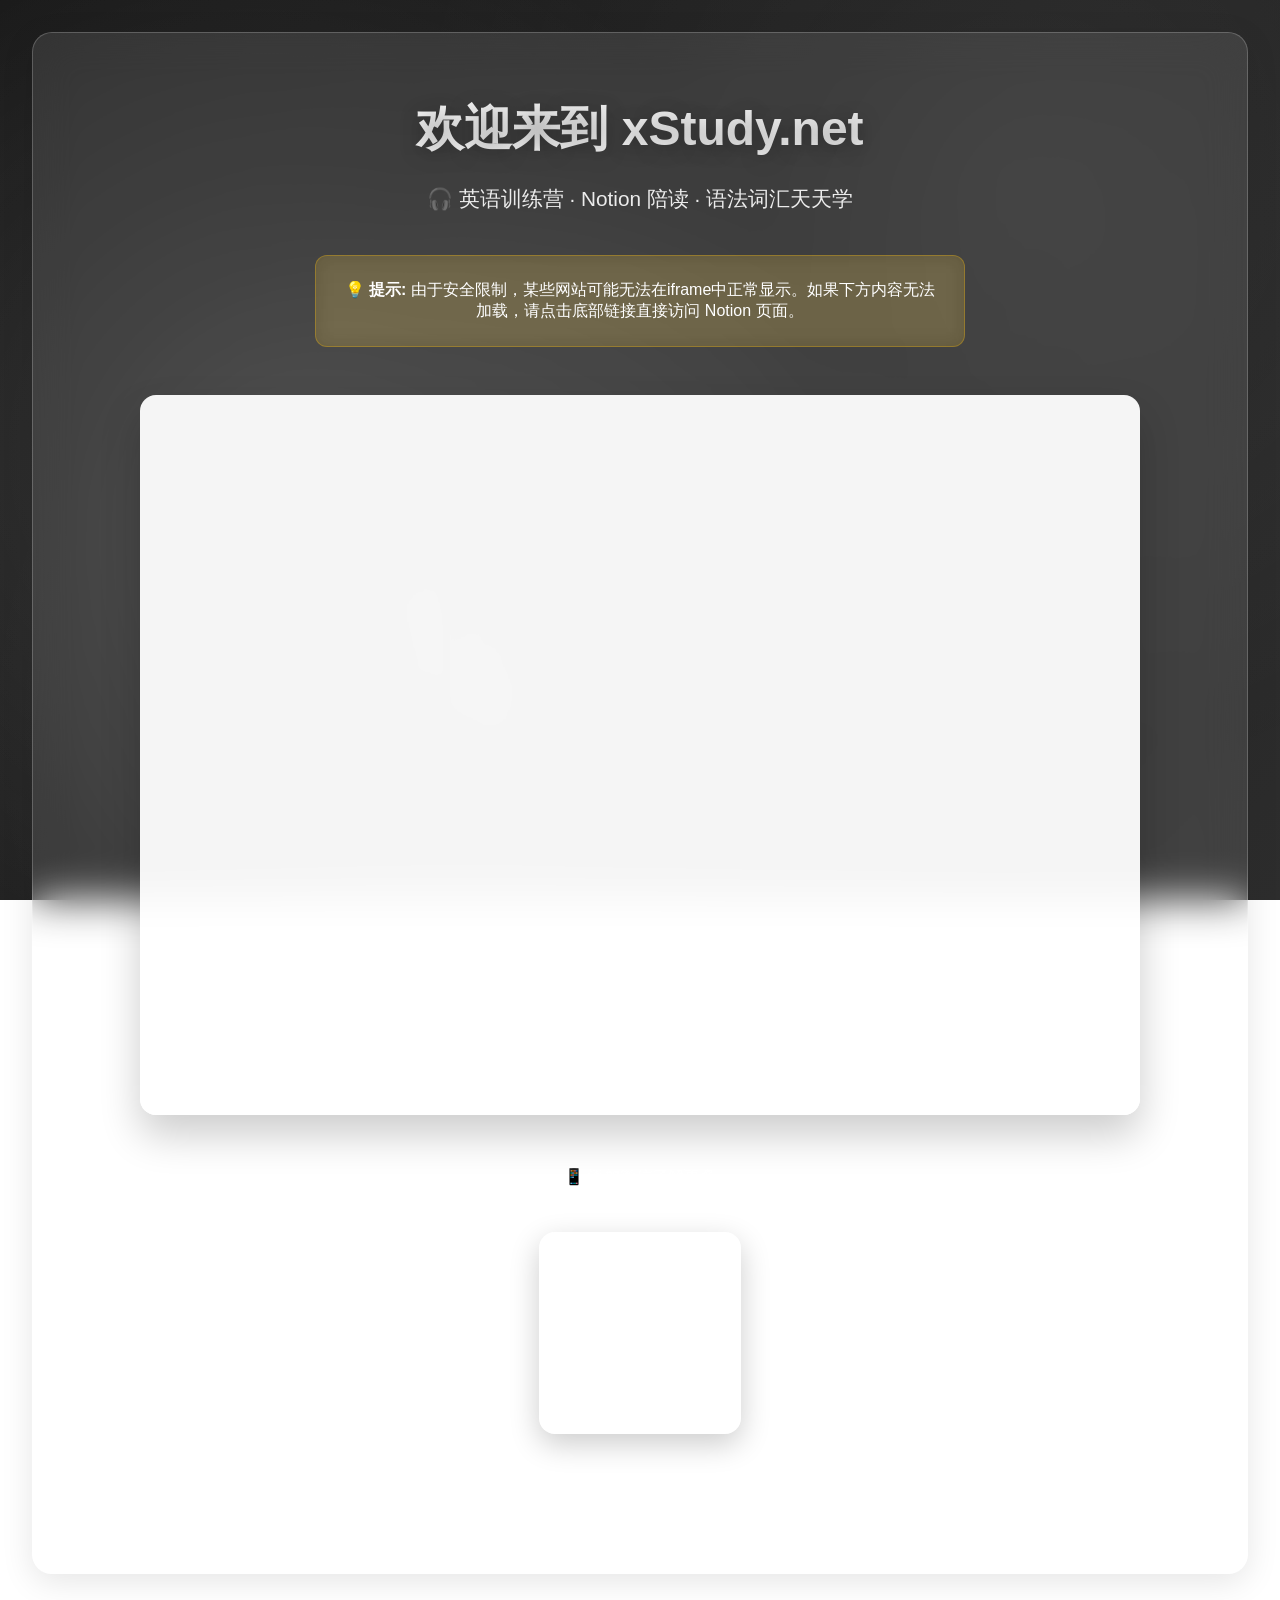
==== index.html @ b771ed80 "Add files via upload" ====
<!DOCTYPE html>
<html lang="zh-CN">
<head>
  <meta charset="UTF-8">
  <title>xStudy | 英语训练营</title>
  <meta name="viewport" content="width=device-width, initial-scale=1">
  <style>
    body {
      font-family: -apple-system, BlinkMacSystemFont, "Segoe UI", Roboto, sans-serif;
      background: linear-gradient(135deg, #1a1a1a 0%, #2d2d2d 100%);
      background-attachment: fixed;
      color: #fff;
      margin: 0;
      padding: 2em;
      text-align: center;
      min-height: 100vh;
      position: relative;
    }

    body::before {
      content: '';
      position: fixed;
      top: 0;
      left: 0;
      width: 100%;
      height: 100%;
      background: 
        radial-gradient(circle at 20% 50%, rgba(255, 255, 255, 0.1) 0%, transparent 50%),
        radial-gradient(circle at 80% 20%, rgba(255, 255, 255, 0.05) 0%, transparent 50%),
        radial-gradient(circle at 40% 80%, rgba(255, 255, 255, 0.08) 0%, transparent 50%);
      pointer-events: none;
      z-index: -1;
    }

    .container {
      background: rgba(255, 255, 255, 0.1);
      backdrop-filter: blur(20px);
      border-radius: 20px;
      padding: 2em;
      margin: 0 auto;
      max-width: 1200px;
      border: 1px solid rgba(255, 255, 255, 0.2);
      box-shadow: 0 8px 32px rgba(0, 0, 0, 0.1);
    }

    iframe {
      border: none;
      width: 100%;
      height: 80vh;
      max-width: 1000px;
      margin: 2em auto;
      border-radius: 16px;
      box-shadow: 0 20px 40px rgba(0, 0, 0, 0.2);
      background: rgba(255, 255, 255, 0.95);
    }

    img {
      margin-top: 2em;
      width: 200px;
      border-radius: 16px;
      box-shadow: 0 10px 30px rgba(0, 0, 0, 0.2);
    }

    a {
      color: #fff;
      text-decoration: none;
      background: rgba(255, 255, 255, 0.1);
      padding: 0.5em 1em;
      border-radius: 25px;
      transition: all 0.3s ease;
      border: 1px solid rgba(255, 255, 255, 0.2);
      display: inline-block;
      margin: 0.5em;
    }

    a:hover {
      background: rgba(255, 255, 255, 0.2);
      transform: translateY(-2px);
      box-shadow: 0 8px 25px rgba(0, 0, 0, 0.2);
    }

    h1 {
      color: #fff;
      margin-bottom: 0.5em;
      font-size: 3em;
      font-weight: 700;
      text-shadow: 0 4px 20px rgba(0, 0, 0, 0.3);
      background: linear-gradient(45deg, #fff, #e0e0e0);
      -webkit-background-clip: text;
      -webkit-text-fill-color: transparent;
      background-clip: text;
    }

    .subtitle {
      font-size: 1.3em;
      opacity: 0.9;
      margin-bottom: 2em;
      font-weight: 300;
    }

    .placeholder-image {
      width: 200px;
      height: 200px;
      background: rgba(255, 255, 255, 0.1);
      backdrop-filter: blur(10px);
      border-radius: 16px;
      display: inline-flex;
      align-items: center;
      justify-content: center;
      color: #fff;
      font-size: 14px;
      margin-top: 2em;
      box-shadow: 0 10px 30px rgba(0, 0, 0, 0.2);
      border: 1px solid rgba(255, 255, 255, 0.2);
      text-align: center;
    }

    .error-message {
      background: rgba(255, 193, 7, 0.15);
      color: #fff;
      padding: 1.5em;
      border-radius: 12px;
      margin: 1em auto;
      max-width: 600px;
      border: 1px solid rgba(255, 193, 7, 0.3);
      backdrop-filter: blur(10px);
    }

    .features {
      display: flex;
      justify-content: center;
      gap: 2em;
      margin: 2em 0;
      flex-wrap: wrap;
    }

    .feature {
      background: rgba(255, 255, 255, 0.1);
      padding: 1.5em;
      border-radius: 12px;
      backdrop-filter: blur(10px);
      border: 1px solid rgba(255, 255, 255, 0.2);
      flex: 1;
      min-width: 200px;
      max-width: 300px;
    }

    .footer {
      margin-top: 3em;
      opacity: 0.8;
      font-size: 0.9em;
    }

    @media (max-width: 768px) {
      h1 {
        font-size: 2em;
      }
      .container {
        padding: 1em;
        margin: 1em;
      }
      iframe {
        height: 60vh;
      }
    }
  </style>
</head>
<body>
  <div class="container">
    <h1>欢迎来到 xStudy.net</h1>
    <p class="subtitle">🎧 英语训练营 · Notion 陪读 · 语法词汇天天学</p>

    <div class="error-message">
      <strong>💡 提示:</strong> 由于安全限制，某些网站可能无法在iframe中正常显示。如果下方内容无法加载，请点击底部链接直接访问 Notion 页面。
    </div>

    <!-- 嵌入 Notion 页面 -->
    <iframe 
      src="https://xstudynet.notion.site" 
      allowfullscreen
      loading="lazy"
      title="xStudy Notion Page">
    </iframe>

    <p>📱 添加微信了解更多</p>
    <div class="placeholder-image">
      微信二维码<br>(weixin_qr.png)
    </div>

    <div class="footer">
      <p>© 2025 xStudy.net · <a href="https://xstudynet.notion.site" target="_blank">查看 Notion 原页</a></p>
    </div>
  </div>
</body>
</html>
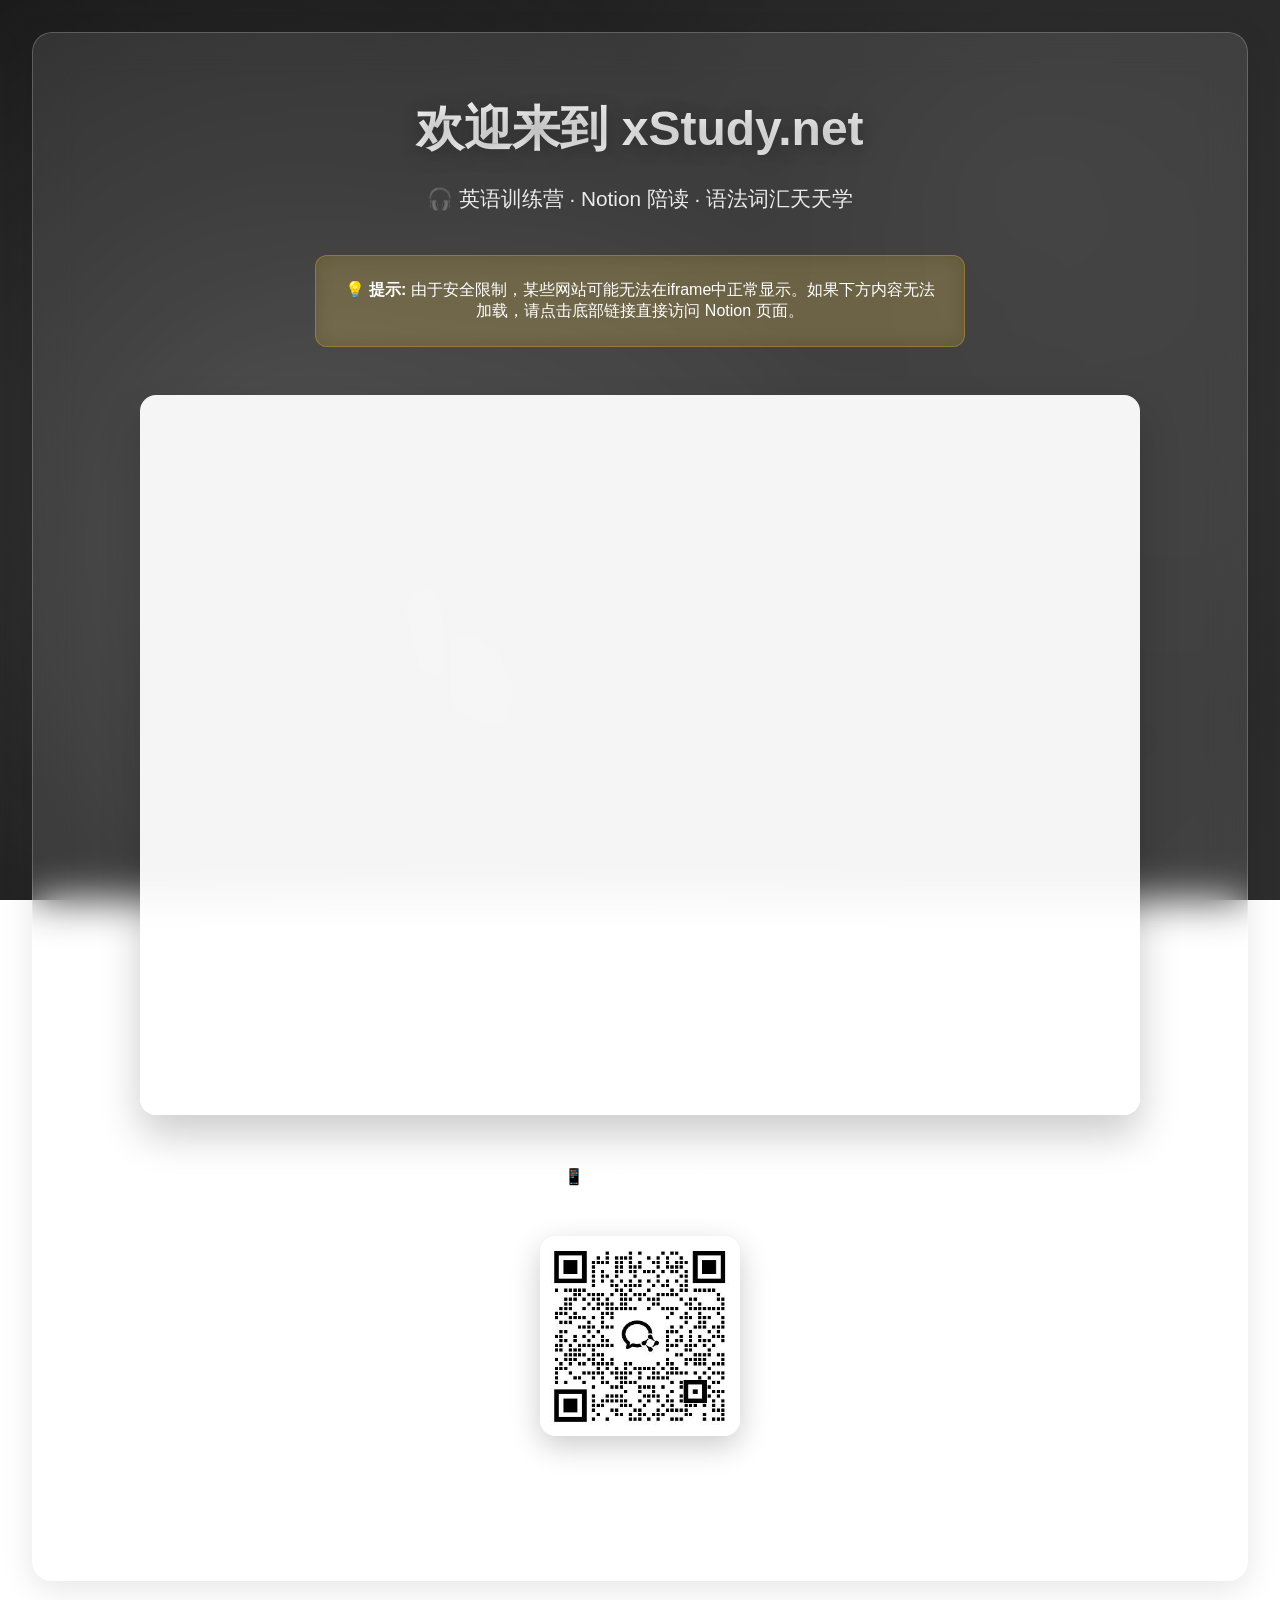
==== commit 00efae91: "Add files via upload" ====
--- a/index.html
+++ b/index.html
@@ -1,3 +1,4 @@
+
 <!DOCTYPE html>
 <html lang="zh-CN">
 <head>
@@ -16,7 +17,6 @@
       min-height: 100vh;
       position: relative;
     }
-
     body::before {
       content: '';
       position: fixed;
@@ -31,7 +31,6 @@
       pointer-events: none;
       z-index: -1;
     }
-
     .container {
       background: rgba(255, 255, 255, 0.1);
       backdrop-filter: blur(20px);
@@ -42,7 +41,6 @@
       border: 1px solid rgba(255, 255, 255, 0.2);
       box-shadow: 0 8px 32px rgba(0, 0, 0, 0.1);
     }
-
     iframe {
       border: none;
       width: 100%;
@@ -53,14 +51,12 @@
       box-shadow: 0 20px 40px rgba(0, 0, 0, 0.2);
       background: rgba(255, 255, 255, 0.95);
     }
-
     img {
       margin-top: 2em;
       width: 200px;
       border-radius: 16px;
       box-shadow: 0 10px 30px rgba(0, 0, 0, 0.2);
     }
-
     a {
       color: #fff;
       text-decoration: none;
@@ -72,13 +68,11 @@
       display: inline-block;
       margin: 0.5em;
     }
-
     a:hover {
       background: rgba(255, 255, 255, 0.2);
       transform: translateY(-2px);
       box-shadow: 0 8px 25px rgba(0, 0, 0, 0.2);
     }
-
     h1 {
       color: #fff;
       margin-bottom: 0.5em;
@@ -90,31 +84,12 @@
       -webkit-text-fill-color: transparent;
       background-clip: text;
     }
-
     .subtitle {
       font-size: 1.3em;
       opacity: 0.9;
       margin-bottom: 2em;
       font-weight: 300;
     }
-
-    .placeholder-image {
-      width: 200px;
-      height: 200px;
-      background: rgba(255, 255, 255, 0.1);
-      backdrop-filter: blur(10px);
-      border-radius: 16px;
-      display: inline-flex;
-      align-items: center;
-      justify-content: center;
-      color: #fff;
-      font-size: 14px;
-      margin-top: 2em;
-      box-shadow: 0 10px 30px rgba(0, 0, 0, 0.2);
-      border: 1px solid rgba(255, 255, 255, 0.2);
-      text-align: center;
-    }
-
     .error-message {
       background: rgba(255, 193, 7, 0.15);
       color: #fff;
@@ -125,43 +100,10 @@
       border: 1px solid rgba(255, 193, 7, 0.3);
       backdrop-filter: blur(10px);
     }
-
-    .features {
-      display: flex;
-      justify-content: center;
-      gap: 2em;
-      margin: 2em 0;
-      flex-wrap: wrap;
-    }
-
-    .feature {
-      background: rgba(255, 255, 255, 0.1);
-      padding: 1.5em;
-      border-radius: 12px;
-      backdrop-filter: blur(10px);
-      border: 1px solid rgba(255, 255, 255, 0.2);
-      flex: 1;
-      min-width: 200px;
-      max-width: 300px;
-    }
-
     .footer {
       margin-top: 3em;
       opacity: 0.8;
       font-size: 0.9em;
-    }
-
-    @media (max-width: 768px) {
-      h1 {
-        font-size: 2em;
-      }
-      .container {
-        padding: 1em;
-        margin: 1em;
-      }
-      iframe {
-        height: 60vh;
-      }
     }
   </style>
 </head>
@@ -169,27 +111,20 @@
   <div class="container">
     <h1>欢迎来到 xStudy.net</h1>
     <p class="subtitle">🎧 英语训练营 · Notion 陪读 · 语法词汇天天学</p>
-
     <div class="error-message">
       <strong>💡 提示:</strong> 由于安全限制，某些网站可能无法在iframe中正常显示。如果下方内容无法加载，请点击底部链接直接访问 Notion 页面。
     </div>
-
-    <!-- 嵌入 Notion 页面 -->
     <iframe 
       src="https://xstudynet.notion.site" 
       allowfullscreen
       loading="lazy"
       title="xStudy Notion Page">
     </iframe>
-
     <p>📱 添加微信了解更多</p>
-    <div class="placeholder-image">
-      微信二维码<br>(weixin_qr.png)
-    </div>
-
+    <img src="weixin_qr.jpg" alt="微信二维码">
     <div class="footer">
       <p>© 2025 xStudy.net · <a href="https://xstudynet.notion.site" target="_blank">查看 Notion 原页</a></p>
     </div>
   </div>
 </body>
-</html>+</html>
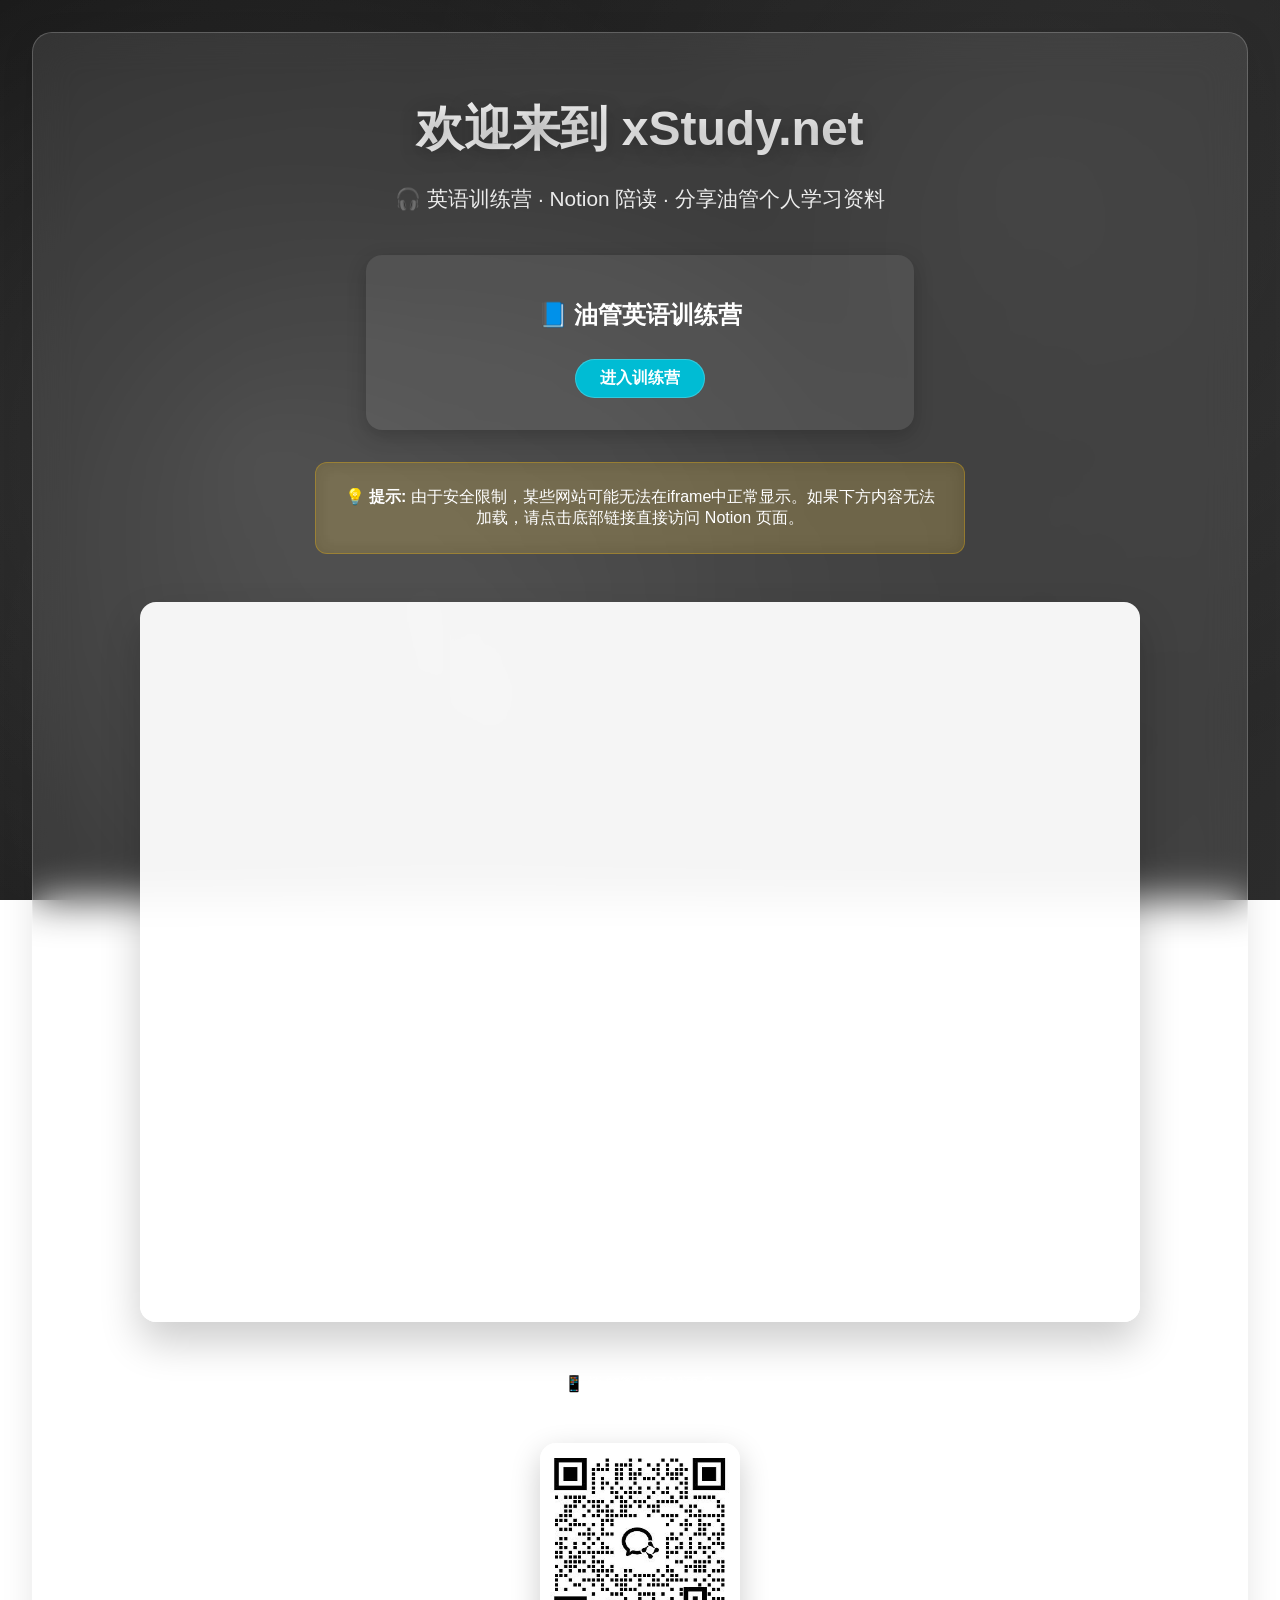
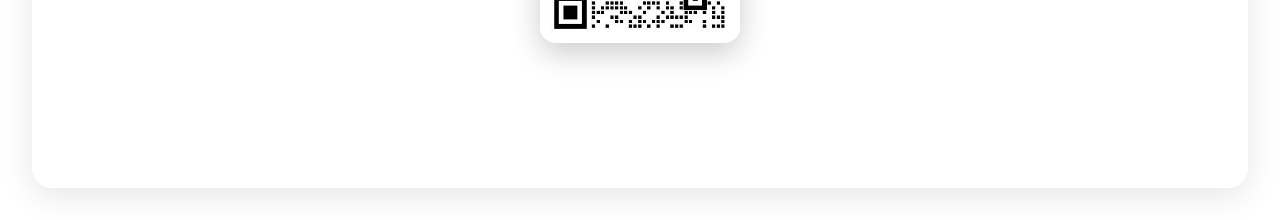
==== commit 89ae7e5d: "Add files via upload" ====
--- a/index.html
+++ b/index.html
@@ -3,7 +3,7 @@
 <html lang="zh-CN">
 <head>
   <meta charset="UTF-8">
-  <title>xStudy | 英语训练营</title>
+  <title>xStudy | 你的英语陪伴训练营</title>
   <meta name="viewport" content="width=device-width, initial-scale=1">
   <style>
     body {
@@ -40,6 +40,33 @@
       max-width: 1200px;
       border: 1px solid rgba(255, 255, 255, 0.2);
       box-shadow: 0 8px 32px rgba(0, 0, 0, 0.1);
+    }
+    .notion-card {
+      background: rgba(255, 255, 255, 0.08);
+      padding: 1.5em;
+      border-radius: 16px;
+      margin: 2em auto;
+      max-width: 500px;
+      box-shadow: 0 6px 20px rgba(0, 0, 0, 0.2);
+    }
+    .notion-card h2 {
+      font-size: 1.5em;
+      margin-bottom: 0.5em;
+      color: #fff;
+    }
+    .notion-card a {
+      display: inline-block;
+      margin-top: 1em;
+      padding: 0.5em 1.5em;
+      background: #00bcd4;
+      color: #fff;
+      text-decoration: none;
+      border-radius: 25px;
+      font-weight: bold;
+      transition: background 0.3s;
+    }
+    .notion-card a:hover {
+      background: #0097a7;
     }
     iframe {
       border: none;
@@ -110,18 +137,27 @@
 <body>
   <div class="container">
     <h1>欢迎来到 xStudy.net</h1>
-    <p class="subtitle">🎧 英语训练营 · Notion 陪读 · 语法词汇天天学</p>
+    <p class="subtitle">🎧 英语训练营 · Notion 陪读 · 分享油管个人学习资料</p>
+
+    <div class="notion-card">
+      <h2>📘 油管英语训练营</h2>
+      <a href="https://xstudynet.notion.site" target="_blank">进入训练营</a>
+    </div>
+
     <div class="error-message">
       <strong>💡 提示:</strong> 由于安全限制，某些网站可能无法在iframe中正常显示。如果下方内容无法加载，请点击底部链接直接访问 Notion 页面。
     </div>
+
     <iframe 
       src="https://xstudynet.notion.site" 
       allowfullscreen
       loading="lazy"
       title="xStudy Notion Page">
     </iframe>
+
     <p>📱 添加微信了解更多</p>
     <img src="weixin_qr.jpg" alt="微信二维码">
+
     <div class="footer">
       <p>© 2025 xStudy.net · <a href="https://xstudynet.notion.site" target="_blank">查看 Notion 原页</a></p>
     </div>
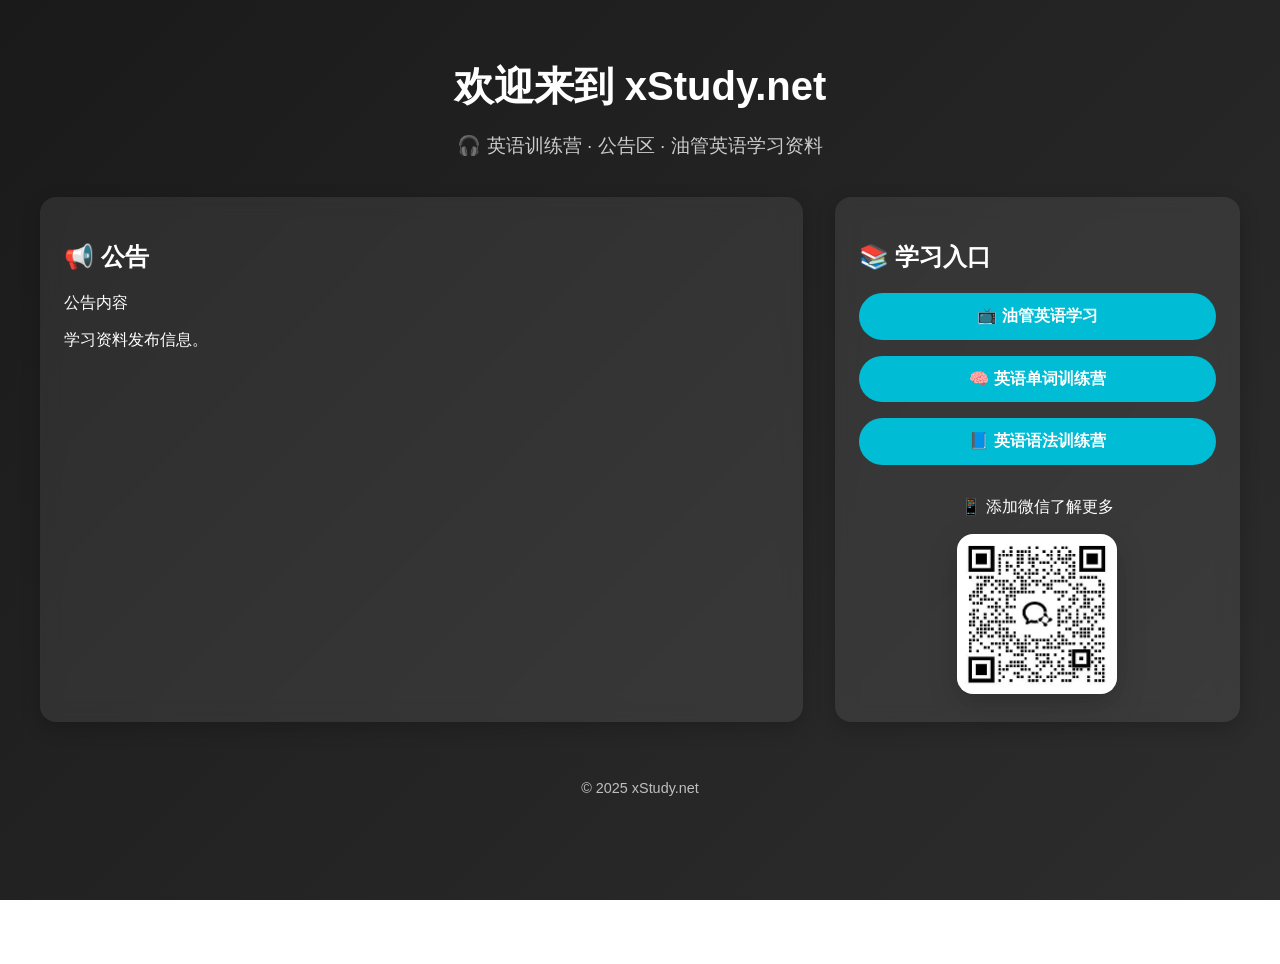
==== commit 4d10652a: "Add files via upload" ====
--- a/index.html
+++ b/index.html
@@ -13,51 +13,44 @@
       color: #fff;
       margin: 0;
       padding: 2em;
-      text-align: center;
       min-height: 100vh;
-      position: relative;
-    }
-    body::before {
-      content: '';
-      position: fixed;
-      top: 0;
-      left: 0;
-      width: 100%;
-      height: 100%;
-      background: 
-        radial-gradient(circle at 20% 50%, rgba(255, 255, 255, 0.1) 0%, transparent 50%),
-        radial-gradient(circle at 80% 20%, rgba(255, 255, 255, 0.05) 0%, transparent 50%),
-        radial-gradient(circle at 40% 80%, rgba(255, 255, 255, 0.08) 0%, transparent 50%);
-      pointer-events: none;
-      z-index: -1;
     }
     .container {
-      background: rgba(255, 255, 255, 0.1);
-      backdrop-filter: blur(20px);
-      border-radius: 20px;
-      padding: 2em;
+      display: flex;
+      flex-wrap: wrap;
+      gap: 2em;
+      max-width: 1200px;
       margin: 0 auto;
-      max-width: 1200px;
-      border: 1px solid rgba(255, 255, 255, 0.2);
-      box-shadow: 0 8px 32px rgba(0, 0, 0, 0.1);
     }
-    .notion-card {
+    .left, .right {
       background: rgba(255, 255, 255, 0.08);
+      border-radius: 16px;
       padding: 1.5em;
-      border-radius: 16px;
-      margin: 2em auto;
-      max-width: 500px;
+      flex: 1;
+      min-width: 280px;
       box-shadow: 0 6px 20px rgba(0, 0, 0, 0.2);
+      backdrop-filter: blur(10px);
     }
-    .notion-card h2 {
-      font-size: 1.5em;
-      margin-bottom: 0.5em;
+    .left {
+      flex: 2;
+    }
+    h1 {
+      text-align: center;
+      font-size: 2.5em;
+      margin-bottom: 0.2em;
       color: #fff;
     }
-    .notion-card a {
-      display: inline-block;
-      margin-top: 1em;
-      padding: 0.5em 1.5em;
+    .subtitle {
+      text-align: center;
+      margin-bottom: 2em;
+      font-size: 1.2em;
+      color: #ccc;
+    }
+    .notion-button {
+      display: block;
+      text-align: center;
+      margin: 1em 0;
+      padding: 0.8em 1.5em;
       background: #00bcd4;
       color: #fff;
       text-decoration: none;
@@ -65,102 +58,53 @@
       font-weight: bold;
       transition: background 0.3s;
     }
-    .notion-card a:hover {
+    .notion-button:hover {
       background: #0097a7;
     }
-    iframe {
-      border: none;
-      width: 100%;
-      height: 80vh;
-      max-width: 1000px;
-      margin: 2em auto;
-      border-radius: 16px;
-      box-shadow: 0 20px 40px rgba(0, 0, 0, 0.2);
-      background: rgba(255, 255, 255, 0.95);
+    .wechat {
+      display: block;
+      text-align: center;
+      margin-top: 2em;
     }
-    img {
-      margin-top: 2em;
-      width: 200px;
+    .wechat img {
+      width: 160px;
       border-radius: 16px;
       box-shadow: 0 10px 30px rgba(0, 0, 0, 0.2);
     }
-    a {
-      color: #fff;
-      text-decoration: none;
-      background: rgba(255, 255, 255, 0.1);
-      padding: 0.5em 1em;
-      border-radius: 25px;
-      transition: all 0.3s ease;
-      border: 1px solid rgba(255, 255, 255, 0.2);
-      display: inline-block;
-      margin: 0.5em;
-    }
-    a:hover {
-      background: rgba(255, 255, 255, 0.2);
-      transform: translateY(-2px);
-      box-shadow: 0 8px 25px rgba(0, 0, 0, 0.2);
-    }
-    h1 {
-      color: #fff;
-      margin-bottom: 0.5em;
-      font-size: 3em;
-      font-weight: 700;
-      text-shadow: 0 4px 20px rgba(0, 0, 0, 0.3);
-      background: linear-gradient(45deg, #fff, #e0e0e0);
-      -webkit-background-clip: text;
-      -webkit-text-fill-color: transparent;
-      background-clip: text;
-    }
-    .subtitle {
-      font-size: 1.3em;
-      opacity: 0.9;
-      margin-bottom: 2em;
-      font-weight: 300;
-    }
-    .error-message {
-      background: rgba(255, 193, 7, 0.15);
-      color: #fff;
-      padding: 1.5em;
-      border-radius: 12px;
-      margin: 1em auto;
-      max-width: 600px;
-      border: 1px solid rgba(255, 193, 7, 0.3);
-      backdrop-filter: blur(10px);
-    }
     .footer {
-      margin-top: 3em;
-      opacity: 0.8;
+      margin-top: 4em;
+      text-align: center;
       font-size: 0.9em;
+      opacity: 0.7;
     }
   </style>
 </head>
 <body>
+  <h1>欢迎来到 xStudy.net</h1>
+  <p class="subtitle">🎧 英语训练营 · 公告区 · 油管英语学习资料</p>
+
   <div class="container">
-    <h1>欢迎来到 xStudy.net</h1>
-    <p class="subtitle">🎧 英语训练营 · Notion 陪读 · 分享油管个人学习资料</p>
-
-    <div class="notion-card">
-      <h2>📘 油管英语训练营</h2>
-      <a href="https://xstudynet.notion.site" target="_blank">进入训练营</a>
+    <div class="left">
+      <h2>📢 公告</h2>
+      <p>公告内容</p>
+      <p>学习资料发布信息。</p>
     </div>
 
-    <div class="error-message">
-      <strong>💡 提示:</strong> 由于安全限制，某些网站可能无法在iframe中正常显示。如果下方内容无法加载，请点击底部链接直接访问 Notion 页面。
+    <div class="right">
+      <h2>📚 学习入口</h2>
+      <a class="notion-button" href="https://xstudyyoutube.notion.site" target="_blank">📺 油管英语学习</a>
+      <a class="notion-button" href="https://lexipod.notion.site" target="_blank">🧠 英语单词训练营</a>
+      <a class="notion-button" href="https://gramtalk.notion.site" target="_blank">📘 英语语法训练营</a>
+
+      <div class="wechat">
+        <p>📱 添加微信了解更多</p>
+        <img src="weixin_qr.jpg" alt="微信二维码">
+      </div>
     </div>
+  </div>
 
-    <iframe 
-      src="https://xstudynet.notion.site" 
-      allowfullscreen
-      loading="lazy"
-      title="xStudy Notion Page">
-    </iframe>
-
-    <p>📱 添加微信了解更多</p>
-    <img src="weixin_qr.jpg" alt="微信二维码">
-
-    <div class="footer">
-      <p>© 2025 xStudy.net · <a href="https://xstudynet.notion.site" target="_blank">查看 Notion 原页</a></p>
-    </div>
+  <div class="footer">
+    © 2025 xStudy.net
   </div>
 </body>
 </html>
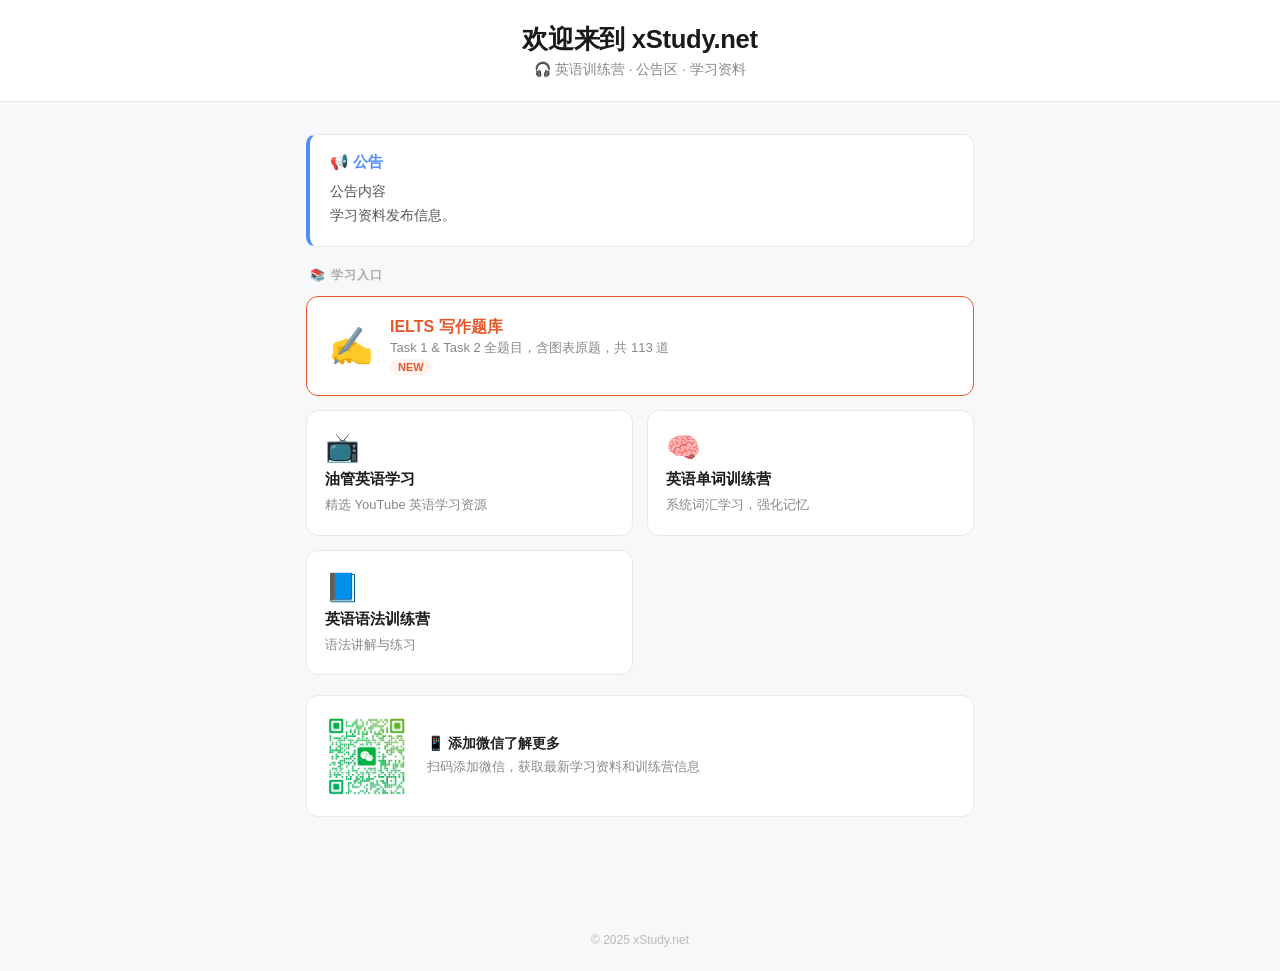
==== commit 0e9b64b5: "Add files via upload" ====
--- a/index.html
+++ b/index.html
@@ -1,110 +1,242 @@
-
 <!DOCTYPE html>
-<html lang="zh-CN">
+<html lang="zh">
 <head>
-  <meta charset="UTF-8">
-  <title>xStudy | 你的英语陪伴训练营</title>
-  <meta name="viewport" content="width=device-width, initial-scale=1">
-  <style>
-    body {
-      font-family: -apple-system, BlinkMacSystemFont, "Segoe UI", Roboto, sans-serif;
-      background: linear-gradient(135deg, #1a1a1a 0%, #2d2d2d 100%);
-      background-attachment: fixed;
-      color: #fff;
-      margin: 0;
-      padding: 2em;
-      min-height: 100vh;
-    }
-    .container {
-      display: flex;
-      flex-wrap: wrap;
-      gap: 2em;
-      max-width: 1200px;
-      margin: 0 auto;
-    }
-    .left, .right {
-      background: rgba(255, 255, 255, 0.08);
-      border-radius: 16px;
-      padding: 1.5em;
-      flex: 1;
-      min-width: 280px;
-      box-shadow: 0 6px 20px rgba(0, 0, 0, 0.2);
-      backdrop-filter: blur(10px);
-    }
-    .left {
-      flex: 2;
-    }
-    h1 {
-      text-align: center;
-      font-size: 2.5em;
-      margin-bottom: 0.2em;
-      color: #fff;
-    }
-    .subtitle {
-      text-align: center;
-      margin-bottom: 2em;
-      font-size: 1.2em;
-      color: #ccc;
-    }
-    .notion-button {
-      display: block;
-      text-align: center;
-      margin: 1em 0;
-      padding: 0.8em 1.5em;
-      background: #00bcd4;
-      color: #fff;
-      text-decoration: none;
-      border-radius: 25px;
-      font-weight: bold;
-      transition: background 0.3s;
-    }
-    .notion-button:hover {
-      background: #0097a7;
-    }
-    .wechat {
-      display: block;
-      text-align: center;
-      margin-top: 2em;
-    }
-    .wechat img {
-      width: 160px;
-      border-radius: 16px;
-      box-shadow: 0 10px 30px rgba(0, 0, 0, 0.2);
-    }
-    .footer {
-      margin-top: 4em;
-      text-align: center;
-      font-size: 0.9em;
-      opacity: 0.7;
-    }
-  </style>
+<meta charset="UTF-8">
+<meta name="viewport" content="width=device-width, initial-scale=1">
+<title>xStudy | 你的英语陪伴训练营</title>
+<style>
+  *, *::before, *::after { box-sizing: border-box; margin: 0; padding: 0; }
+
+  body {
+    font-family: -apple-system, BlinkMacSystemFont, "Segoe UI", "PingFang SC", "Microsoft YaHei", sans-serif;
+    background: #f7f8fa;
+    color: #222;
+    min-height: 100vh;
+  }
+
+  header {
+    background: #fff;
+    border-bottom: 1px solid #e8e8e8;
+    padding: 22px 24px;
+    text-align: center;
+  }
+  header h1 {
+    font-size: 1.6rem;
+    font-weight: 700;
+    color: #1a1a1a;
+    letter-spacing: -.3px;
+  }
+  header p {
+    font-size: 14px;
+    color: #888;
+    margin-top: 4px;
+  }
+
+  main {
+    max-width: 700px;
+    margin: 32px auto;
+    padding: 0 16px 60px;
+    display: flex;
+    flex-direction: column;
+    gap: 20px;
+  }
+
+  .section-title {
+    font-size: 12px;
+    font-weight: 700;
+    text-transform: uppercase;
+    letter-spacing: .1em;
+    color: #aaa;
+    padding: 0 4px;
+    margin-bottom: -8px;
+  }
+
+  /* 公告卡片 */
+  .notice-card {
+    background: #fff;
+    border: 1px solid #e8e8e8;
+    border-left: 4px solid #4f8ef7;
+    border-radius: 10px;
+    padding: 18px 20px;
+  }
+  .notice-card h2 {
+    font-size: 15px;
+    font-weight: 700;
+    color: #4f8ef7;
+    margin-bottom: 8px;
+    display: flex;
+    align-items: center;
+    gap: 6px;
+  }
+  .notice-card p {
+    font-size: 14px;
+    color: #555;
+    line-height: 1.7;
+  }
+
+  /* 入口卡片网格 */
+  .card-grid {
+    display: grid;
+    grid-template-columns: 1fr 1fr;
+    gap: 14px;
+  }
+  @media (max-width: 500px) {
+    .card-grid { grid-template-columns: 1fr; }
+  }
+
+  .card {
+    background: #fff;
+    border: 1px solid #e8e8e8;
+    border-radius: 12px;
+    padding: 20px 18px;
+    text-decoration: none;
+    color: inherit;
+    display: flex;
+    flex-direction: column;
+    gap: 6px;
+    transition: box-shadow .15s, transform .15s;
+  }
+  .card:hover {
+    box-shadow: 0 4px 16px rgba(0,0,0,.09);
+    transform: translateY(-2px);
+    text-decoration: none;
+  }
+  .card .icon { font-size: 28px; }
+  .card .card-title {
+    font-size: 15px;
+    font-weight: 700;
+    color: #1a1a1a;
+  }
+  .card .card-desc {
+    font-size: 13px;
+    color: #888;
+    line-height: 1.5;
+  }
+
+  /* 特色卡片（IELTS）*/
+  .card.featured {
+    border-color: #e8572a;
+    border-width: 1.5px;
+    grid-column: span 2;
+    flex-direction: row;
+    align-items: center;
+    gap: 16px;
+    padding: 20px 22px;
+  }
+  @media (max-width: 500px) {
+    .card.featured { grid-column: span 1; flex-direction: column; align-items: flex-start; }
+  }
+  .card.featured .icon { font-size: 36px; flex-shrink: 0; }
+  .card.featured .card-title { font-size: 16px; color: #e8572a; }
+  .card.featured .badge {
+    display: inline-block;
+    background: #fff3ef;
+    color: #e8572a;
+    font-size: 11px;
+    font-weight: 700;
+    padding: 2px 8px;
+    border-radius: 20px;
+    margin-top: 2px;
+    width: fit-content;
+  }
+
+  /* 微信区 */
+  .wechat-card {
+    background: #fff;
+    border: 1px solid #e8e8e8;
+    border-radius: 12px;
+    padding: 20px;
+    display: flex;
+    align-items: center;
+    gap: 20px;
+  }
+  .wechat-card img {
+    width: 80px;
+    height: 80px;
+    border-radius: 8px;
+    flex-shrink: 0;
+  }
+  .wechat-card .wechat-text h3 {
+    font-size: 14px;
+    font-weight: 700;
+    margin-bottom: 4px;
+  }
+  .wechat-card .wechat-text p {
+    font-size: 13px;
+    color: #888;
+    line-height: 1.5;
+  }
+
+  footer {
+    text-align: center;
+    font-size: 12px;
+    color: #bbb;
+    padding: 24px;
+  }
+</style>
 </head>
 <body>
+
+<header>
   <h1>欢迎来到 xStudy.net</h1>
-  <p class="subtitle">🎧 英语训练营 · 公告区 · 油管英语学习资料</p>
-
-  <div class="container">
-    <div class="left">
-      <h2>📢 公告</h2>
-      <p>公告内容</p>
-      <p>学习资料发布信息。</p>
-    </div>
-
-    <div class="right">
-      <h2>📚 学习入口</h2>
-      <a class="notion-button" href="https://xstudyyoutube.notion.site" target="_blank">📺 油管英语学习</a>
-      <a class="notion-button" href="https://lexipod.notion.site" target="_blank">🧠 英语单词训练营</a>
-      <a class="notion-button" href="https://gramtalk.notion.site" target="_blank">📘 英语语法训练营</a>
-
-      <div class="wechat">
-        <p>📱 添加微信了解更多</p>
-        <img src="weixin_qr.jpg" alt="微信二维码">
+  <p>🎧 英语训练营 · 公告区 · 学习资料</p>
+</header>
+
+<main>
+
+  <!-- 公告 -->
+  <div class="notice-card">
+    <h2>📢 公告</h2>
+    <p>公告内容<br>学习资料发布信息。</p>
+  </div>
+
+  <!-- 学习入口 -->
+  <p class="section-title">📚 学习入口</p>
+
+  <div class="card-grid">
+
+    <!-- IELTS 写作题库（新增） -->
+    <a class="card featured" href="ielts-writing-questions.html">
+      <div class="icon">✍️</div>
+      <div>
+        <div class="card-title">IELTS 写作题库</div>
+        <div class="card-desc">Task 1 & Task 2 全题目，含图表原题，共 113 道</div>
+        <span class="badge">NEW</span>
       </div>
+    </a>
+
+    <a class="card" href="https://xstudyyoutube.notion.site" target="_blank">
+      <div class="icon">📺</div>
+      <div class="card-title">油管英语学习</div>
+      <div class="card-desc">精选 YouTube 英语学习资源</div>
+    </a>
+
+    <a class="card" href="https://lexipod.notion.site" target="_blank">
+      <div class="icon">🧠</div>
+      <div class="card-title">英语单词训练营</div>
+      <div class="card-desc">系统词汇学习，强化记忆</div>
+    </a>
+
+    <a class="card" href="https://gramtalk.notion.site" target="_blank">
+      <div class="icon">📘</div>
+      <div class="card-title">英语语法训练营</div>
+      <div class="card-desc">语法讲解与练习</div>
+    </a>
+
+  </div>
+
+  <!-- 微信 -->
+  <div class="wechat-card">
+    <img src="weixin_qr.jpg" alt="微信二维码">
+    <div class="wechat-text">
+      <h3>📱 添加微信了解更多</h3>
+      <p>扫码添加微信，获取最新学习资料和训练营信息</p>
     </div>
   </div>
 
-  <div class="footer">
-    © 2025 xStudy.net
-  </div>
+</main>
+
+<footer>© 2025 xStudy.net</footer>
+
 </body>
 </html>
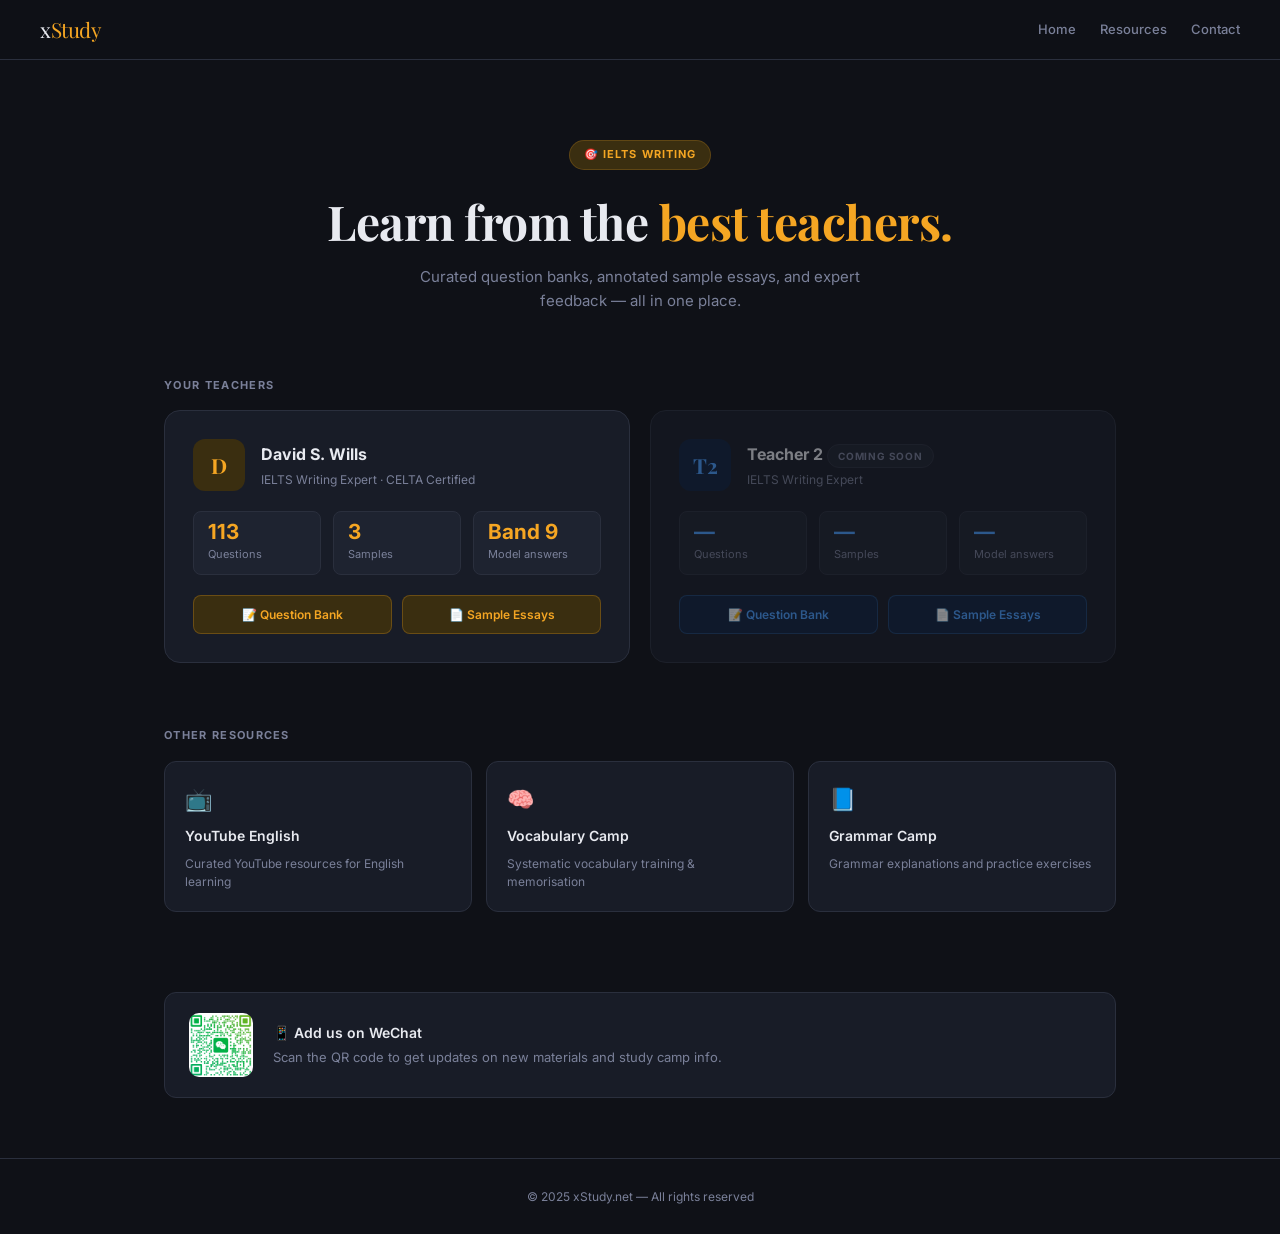
==== commit e0bbac68: "Add files via upload" ====
--- a/index.html
+++ b/index.html
@@ -1,242 +1,296 @@
 <!DOCTYPE html>
-<html lang="zh">
+<html lang="en">
 <head>
 <meta charset="UTF-8">
 <meta name="viewport" content="width=device-width, initial-scale=1">
-<title>xStudy | 你的英语陪伴训练营</title>
+<title>xStudy — IELTS Learning Platform</title>
+<link href="https://fonts.googleapis.com/css2?family=Inter:wght@300;400;500;600;700&family=Playfair+Display:wght@700&display=swap" rel="stylesheet">
 <style>
-  *, *::before, *::after { box-sizing: border-box; margin: 0; padding: 0; }
-
-  body {
-    font-family: -apple-system, BlinkMacSystemFont, "Segoe UI", "PingFang SC", "Microsoft YaHei", sans-serif;
-    background: #f7f8fa;
-    color: #222;
-    min-height: 100vh;
-  }
-
-  header {
-    background: #fff;
-    border-bottom: 1px solid #e8e8e8;
-    padding: 22px 24px;
-    text-align: center;
-  }
-  header h1 {
-    font-size: 1.6rem;
-    font-weight: 700;
-    color: #1a1a1a;
-    letter-spacing: -.3px;
-  }
-  header p {
-    font-size: 14px;
-    color: #888;
-    margin-top: 4px;
-  }
-
-  main {
-    max-width: 700px;
-    margin: 32px auto;
-    padding: 0 16px 60px;
-    display: flex;
-    flex-direction: column;
-    gap: 20px;
-  }
-
-  .section-title {
-    font-size: 12px;
-    font-weight: 700;
-    text-transform: uppercase;
-    letter-spacing: .1em;
-    color: #aaa;
-    padding: 0 4px;
-    margin-bottom: -8px;
-  }
-
-  /* 公告卡片 */
-  .notice-card {
-    background: #fff;
-    border: 1px solid #e8e8e8;
-    border-left: 4px solid #4f8ef7;
-    border-radius: 10px;
-    padding: 18px 20px;
-  }
-  .notice-card h2 {
-    font-size: 15px;
-    font-weight: 700;
-    color: #4f8ef7;
-    margin-bottom: 8px;
-    display: flex;
-    align-items: center;
-    gap: 6px;
-  }
-  .notice-card p {
-    font-size: 14px;
-    color: #555;
-    line-height: 1.7;
-  }
-
-  /* 入口卡片网格 */
-  .card-grid {
-    display: grid;
-    grid-template-columns: 1fr 1fr;
-    gap: 14px;
-  }
-  @media (max-width: 500px) {
-    .card-grid { grid-template-columns: 1fr; }
-  }
-
-  .card {
-    background: #fff;
-    border: 1px solid #e8e8e8;
-    border-radius: 12px;
-    padding: 20px 18px;
-    text-decoration: none;
-    color: inherit;
-    display: flex;
-    flex-direction: column;
-    gap: 6px;
-    transition: box-shadow .15s, transform .15s;
-  }
-  .card:hover {
-    box-shadow: 0 4px 16px rgba(0,0,0,.09);
-    transform: translateY(-2px);
-    text-decoration: none;
-  }
-  .card .icon { font-size: 28px; }
-  .card .card-title {
-    font-size: 15px;
-    font-weight: 700;
-    color: #1a1a1a;
-  }
-  .card .card-desc {
-    font-size: 13px;
-    color: #888;
-    line-height: 1.5;
-  }
-
-  /* 特色卡片（IELTS）*/
-  .card.featured {
-    border-color: #e8572a;
-    border-width: 1.5px;
-    grid-column: span 2;
-    flex-direction: row;
-    align-items: center;
-    gap: 16px;
-    padding: 20px 22px;
-  }
-  @media (max-width: 500px) {
-    .card.featured { grid-column: span 1; flex-direction: column; align-items: flex-start; }
-  }
-  .card.featured .icon { font-size: 36px; flex-shrink: 0; }
-  .card.featured .card-title { font-size: 16px; color: #e8572a; }
-  .card.featured .badge {
-    display: inline-block;
-    background: #fff3ef;
-    color: #e8572a;
-    font-size: 11px;
-    font-weight: 700;
-    padding: 2px 8px;
-    border-radius: 20px;
-    margin-top: 2px;
-    width: fit-content;
-  }
-
-  /* 微信区 */
-  .wechat-card {
-    background: #fff;
-    border: 1px solid #e8e8e8;
-    border-radius: 12px;
-    padding: 20px;
-    display: flex;
-    align-items: center;
-    gap: 20px;
-  }
-  .wechat-card img {
-    width: 80px;
-    height: 80px;
-    border-radius: 8px;
-    flex-shrink: 0;
-  }
-  .wechat-card .wechat-text h3 {
-    font-size: 14px;
-    font-weight: 700;
-    margin-bottom: 4px;
-  }
-  .wechat-card .wechat-text p {
-    font-size: 13px;
-    color: #888;
-    line-height: 1.5;
-  }
-
-  footer {
-    text-align: center;
-    font-size: 12px;
-    color: #bbb;
-    padding: 24px;
-  }
+*,*::before,*::after{box-sizing:border-box;margin:0;padding:0}
+:root{
+  --bg:#0f1117;
+  --surface:#181c27;
+  --surface2:#1e2330;
+  --border:#2a2f3d;
+  --text:#e8eaf0;
+  --muted:#7a8099;
+  --amber:#f5a623;
+  --amber-dim:#3a2e10;
+  --blue:#4a9eff;
+  --blue-dim:#0f2240;
+  --green:#3dba7e;
+  --green-dim:#0d2e1e;
+  --red:#ff6b6b;
+}
+body{font-family:'Inter',sans-serif;background:var(--bg);color:var(--text);min-height:100vh;line-height:1.6}
+
+/* NAV */
+nav{
+  display:flex;align-items:center;justify-content:space-between;
+  padding:0 40px;height:60px;
+  border-bottom:1px solid var(--border);
+  background:rgba(15,17,23,.92);
+  backdrop-filter:blur(12px);
+  position:sticky;top:0;z-index:100;
+}
+.nav-logo{font-family:'Playfair Display',serif;font-size:1.3rem;color:var(--text);letter-spacing:-.5px}
+.nav-logo span{color:var(--amber)}
+.nav-links{display:flex;gap:24px}
+.nav-links a{color:var(--muted);font-size:13px;font-weight:500;text-decoration:none;transition:color .15s}
+.nav-links a:hover{color:var(--text)}
+
+/* HERO */
+.hero{
+  max-width:760px;margin:80px auto 64px;padding:0 24px;text-align:center;
+}
+.hero-badge{
+  display:inline-flex;align-items:center;gap:6px;
+  background:var(--amber-dim);color:var(--amber);
+  font-size:11px;font-weight:700;letter-spacing:.1em;text-transform:uppercase;
+  padding:5px 14px;border-radius:20px;margin-bottom:24px;
+  border:1px solid rgba(245,166,35,.2);
+}
+.hero h1{
+  font-family:'Playfair Display',serif;
+  font-size:clamp(2rem,5vw,3rem);
+  line-height:1.15;letter-spacing:-.5px;
+  margin-bottom:16px;
+}
+.hero h1 span{color:var(--amber)}
+.hero p{color:var(--muted);font-size:15px;max-width:480px;margin:0 auto 40px}
+
+/* SECTION LABEL */
+.section-label{
+  max-width:1000px;margin:0 auto 16px;padding:0 24px;
+  font-size:11px;font-weight:700;letter-spacing:.12em;text-transform:uppercase;
+  color:var(--muted);
+}
+
+/* TEACHER CARDS */
+.teachers{
+  max-width:1000px;margin:0 auto 64px;padding:0 24px;
+  display:grid;grid-template-columns:1fr 1fr;gap:20px;
+}
+@media(max-width:640px){.teachers{grid-template-columns:1fr}}
+
+.teacher-card{
+  background:var(--surface);border:1px solid var(--border);
+  border-radius:16px;padding:28px;
+  text-decoration:none;color:inherit;
+  display:flex;flex-direction:column;gap:20px;
+  transition:border-color .2s,transform .2s,box-shadow .2s;
+  position:relative;overflow:hidden;
+}
+.teacher-card::before{
+  content:'';position:absolute;top:0;left:0;right:0;height:2px;
+  background:linear-gradient(90deg,var(--c1),var(--c2));
+  opacity:0;transition:opacity .2s;
+}
+.teacher-card:hover{
+  border-color:rgba(255,255,255,.12);
+  transform:translateY(-3px);
+  box-shadow:0 12px 40px rgba(0,0,0,.4);
+}
+.teacher-card:hover::before{opacity:1}
+.teacher-card.amber{--c1:#f5a623;--c2:#f7c96e}
+.teacher-card.blue{--c1:#4a9eff;--c2:#7bb8ff}
+
+.teacher-card.coming-soon{opacity:.5;cursor:default;pointer-events:none}
+
+.tc-header{display:flex;align-items:center;gap:16px}
+.tc-avatar{
+  width:52px;height:52px;border-radius:12px;
+  display:flex;align-items:center;justify-content:center;
+  font-family:'Playfair Display',serif;font-size:1.3rem;font-weight:700;flex-shrink:0;
+}
+.tc-avatar.amber{background:var(--amber-dim);color:var(--amber)}
+.tc-avatar.blue{background:var(--blue-dim);color:var(--blue)}
+.tc-name{font-size:1rem;font-weight:700;margin-bottom:2px}
+.tc-role{font-size:12px;color:var(--muted)}
+
+.tc-stats{display:flex;gap:12px}
+.tc-stat{
+  background:var(--surface2);border:1px solid var(--border);
+  border-radius:8px;padding:10px 14px;flex:1;
+}
+.tc-stat-num{font-size:1.3rem;font-weight:700;line-height:1}
+.tc-stat-num.amber{color:var(--amber)}
+.tc-stat-num.blue{color:var(--blue)}
+.tc-stat-label{font-size:11px;color:var(--muted);margin-top:3px}
+
+.tc-links{display:flex;gap:10px}
+.tc-link{
+  flex:1;padding:9px;border-radius:8px;text-align:center;
+  font-size:12px;font-weight:600;text-decoration:none;
+  border:1px solid var(--border);color:var(--muted);
+  transition:all .15s;
+}
+.tc-link:hover{color:var(--text);border-color:rgba(255,255,255,.2);background:var(--surface2)}
+.tc-link.primary{
+  background:var(--amber-dim);color:var(--amber);
+  border-color:rgba(245,166,35,.25);
+}
+.tc-link.primary:hover{background:rgba(245,166,35,.25)}
+.tc-link.primary.blue-l{
+  background:var(--blue-dim);color:var(--blue);
+  border-color:rgba(74,158,255,.25);
+}
+.tc-link.primary.blue-l:hover{background:rgba(74,158,255,.2)}
+
+.coming-tag{
+  display:inline-block;background:var(--surface2);
+  color:var(--muted);font-size:10px;font-weight:700;
+  letter-spacing:.08em;text-transform:uppercase;
+  padding:3px 10px;border-radius:20px;border:1px solid var(--border);
+}
+
+/* OTHER RESOURCES */
+.resources{
+  max-width:1000px;margin:0 auto 80px;padding:0 24px;
+  display:grid;grid-template-columns:repeat(3,1fr);gap:14px;
+}
+@media(max-width:640px){.resources{grid-template-columns:1fr}}
+
+.res-card{
+  background:var(--surface);border:1px solid var(--border);
+  border-radius:12px;padding:20px;
+  text-decoration:none;color:inherit;
+  display:flex;flex-direction:column;gap:8px;
+  transition:border-color .15s,transform .15s;
+}
+.res-card:hover{border-color:rgba(255,255,255,.12);transform:translateY(-2px)}
+.res-icon{font-size:22px}
+.res-title{font-size:14px;font-weight:600}
+.res-desc{font-size:12px;color:var(--muted);line-height:1.5}
+
+/* WECHAT */
+.wechat-bar{
+  max-width:1000px;margin:0 auto 60px;padding:0 24px;
+}
+.wechat-inner{
+  background:var(--surface);border:1px solid var(--border);
+  border-radius:12px;padding:20px 24px;
+  display:flex;align-items:center;gap:20px;
+}
+.wechat-inner img{width:64px;height:64px;border-radius:10px;flex-shrink:0}
+.wechat-inner h3{font-size:14px;font-weight:600;margin-bottom:3px}
+.wechat-inner p{font-size:13px;color:var(--muted)}
+
+footer{text-align:center;padding:28px;font-size:12px;color:var(--muted);border-top:1px solid var(--border)}
 </style>
 </head>
 <body>
 
-<header>
-  <h1>欢迎来到 xStudy.net</h1>
-  <p>🎧 英语训练营 · 公告区 · 学习资料</p>
-</header>
-
-<main>
-
-  <!-- 公告 -->
-  <div class="notice-card">
-    <h2>📢 公告</h2>
-    <p>公告内容<br>学习资料发布信息。</p>
-  </div>
-
-  <!-- 学习入口 -->
-  <p class="section-title">📚 学习入口</p>
-
-  <div class="card-grid">
-
-    <!-- IELTS 写作题库（新增） -->
-    <a class="card featured" href="ielts-writing-questions.html">
-      <div class="icon">✍️</div>
+<nav>
+  <div class="nav-logo">x<span>Study</span></div>
+  <div class="nav-links">
+    <a href="#">Home</a>
+    <a href="#">Resources</a>
+    <a href="#">Contact</a>
+  </div>
+</nav>
+
+<div class="hero">
+  <div class="hero-badge">🎯 IELTS Writing</div>
+  <h1>Learn from the <span>best teachers.</span></h1>
+  <p>Curated question banks, annotated sample essays, and expert feedback — all in one place.</p>
+</div>
+
+<div class="section-label">Your Teachers</div>
+
+<div class="teachers">
+
+  <!-- DAVID -->
+  <div class="teacher-card amber">
+    <div class="tc-header">
+      <div class="tc-avatar amber">D</div>
       <div>
-        <div class="card-title">IELTS 写作题库</div>
-        <div class="card-desc">Task 1 & Task 2 全题目，含图表原题，共 113 道</div>
-        <span class="badge">NEW</span>
-      </div>
-    </a>
-
-    <a class="card" href="https://xstudyyoutube.notion.site" target="_blank">
-      <div class="icon">📺</div>
-      <div class="card-title">油管英语学习</div>
-      <div class="card-desc">精选 YouTube 英语学习资源</div>
-    </a>
-
-    <a class="card" href="https://lexipod.notion.site" target="_blank">
-      <div class="icon">🧠</div>
-      <div class="card-title">英语单词训练营</div>
-      <div class="card-desc">系统词汇学习，强化记忆</div>
-    </a>
-
-    <a class="card" href="https://gramtalk.notion.site" target="_blank">
-      <div class="icon">📘</div>
-      <div class="card-title">英语语法训练营</div>
-      <div class="card-desc">语法讲解与练习</div>
-    </a>
-
-  </div>
-
-  <!-- 微信 -->
-  <div class="wechat-card">
-    <img src="weixin_qr.jpg" alt="微信二维码">
-    <div class="wechat-text">
-      <h3>📱 添加微信了解更多</h3>
-      <p>扫码添加微信，获取最新学习资料和训练营信息</p>
-    </div>
-  </div>
-
-</main>
-
-<footer>© 2025 xStudy.net</footer>
+        <div class="tc-name">David S. Wills</div>
+        <div class="tc-role">IELTS Writing Expert · CELTA Certified</div>
+      </div>
+    </div>
+    <div class="tc-stats">
+      <div class="tc-stat">
+        <div class="tc-stat-num amber">113</div>
+        <div class="tc-stat-label">Questions</div>
+      </div>
+      <div class="tc-stat">
+        <div class="tc-stat-num amber">3</div>
+        <div class="tc-stat-label">Samples</div>
+      </div>
+      <div class="tc-stat">
+        <div class="tc-stat-num amber">Band 9</div>
+        <div class="tc-stat-label">Model answers</div>
+      </div>
+    </div>
+    <div class="tc-links">
+      <a class="tc-link primary" href="david-questions.html">📝 Question Bank</a>
+      <a class="tc-link primary" href="david-samples.html">📄 Sample Essays</a>
+    </div>
+  </div>
+
+  <!-- TEACHER 2 PLACEHOLDER -->
+  <div class="teacher-card blue coming-soon">
+    <div class="tc-header">
+      <div class="tc-avatar blue">T2</div>
+      <div>
+        <div class="tc-name">Teacher 2 <span class="coming-tag">Coming Soon</span></div>
+        <div class="tc-role">IELTS Writing Expert</div>
+      </div>
+    </div>
+    <div class="tc-stats">
+      <div class="tc-stat">
+        <div class="tc-stat-num blue">—</div>
+        <div class="tc-stat-label">Questions</div>
+      </div>
+      <div class="tc-stat">
+        <div class="tc-stat-num blue">—</div>
+        <div class="tc-stat-label">Samples</div>
+      </div>
+      <div class="tc-stat">
+        <div class="tc-stat-num blue">—</div>
+        <div class="tc-stat-label">Model answers</div>
+      </div>
+    </div>
+    <div class="tc-links">
+      <a class="tc-link primary blue-l" href="#">📝 Question Bank</a>
+      <a class="tc-link primary blue-l" href="#">📄 Sample Essays</a>
+    </div>
+  </div>
+
+</div>
+
+<div class="section-label">Other Resources</div>
+
+<div class="resources">
+  <a class="res-card" href="https://xstudyyoutube.notion.site" target="_blank">
+    <div class="res-icon">📺</div>
+    <div class="res-title">YouTube English</div>
+    <div class="res-desc">Curated YouTube resources for English learning</div>
+  </a>
+  <a class="res-card" href="https://lexipod.notion.site" target="_blank">
+    <div class="res-icon">🧠</div>
+    <div class="res-title">Vocabulary Camp</div>
+    <div class="res-desc">Systematic vocabulary training & memorisation</div>
+  </a>
+  <a class="res-card" href="https://gramtalk.notion.site" target="_blank">
+    <div class="res-icon">📘</div>
+    <div class="res-title">Grammar Camp</div>
+    <div class="res-desc">Grammar explanations and practice exercises</div>
+  </a>
+</div>
+
+<div class="wechat-bar">
+  <div class="wechat-inner">
+    <img src="weixin_qr.jpg" alt="WeChat QR Code">
+    <div>
+      <h3>📱 Add us on WeChat</h3>
+      <p>Scan the QR code to get updates on new materials and study camp info.</p>
+    </div>
+  </div>
+</div>
+
+<footer>© 2025 xStudy.net — All rights reserved</footer>
 
 </body>
 </html>
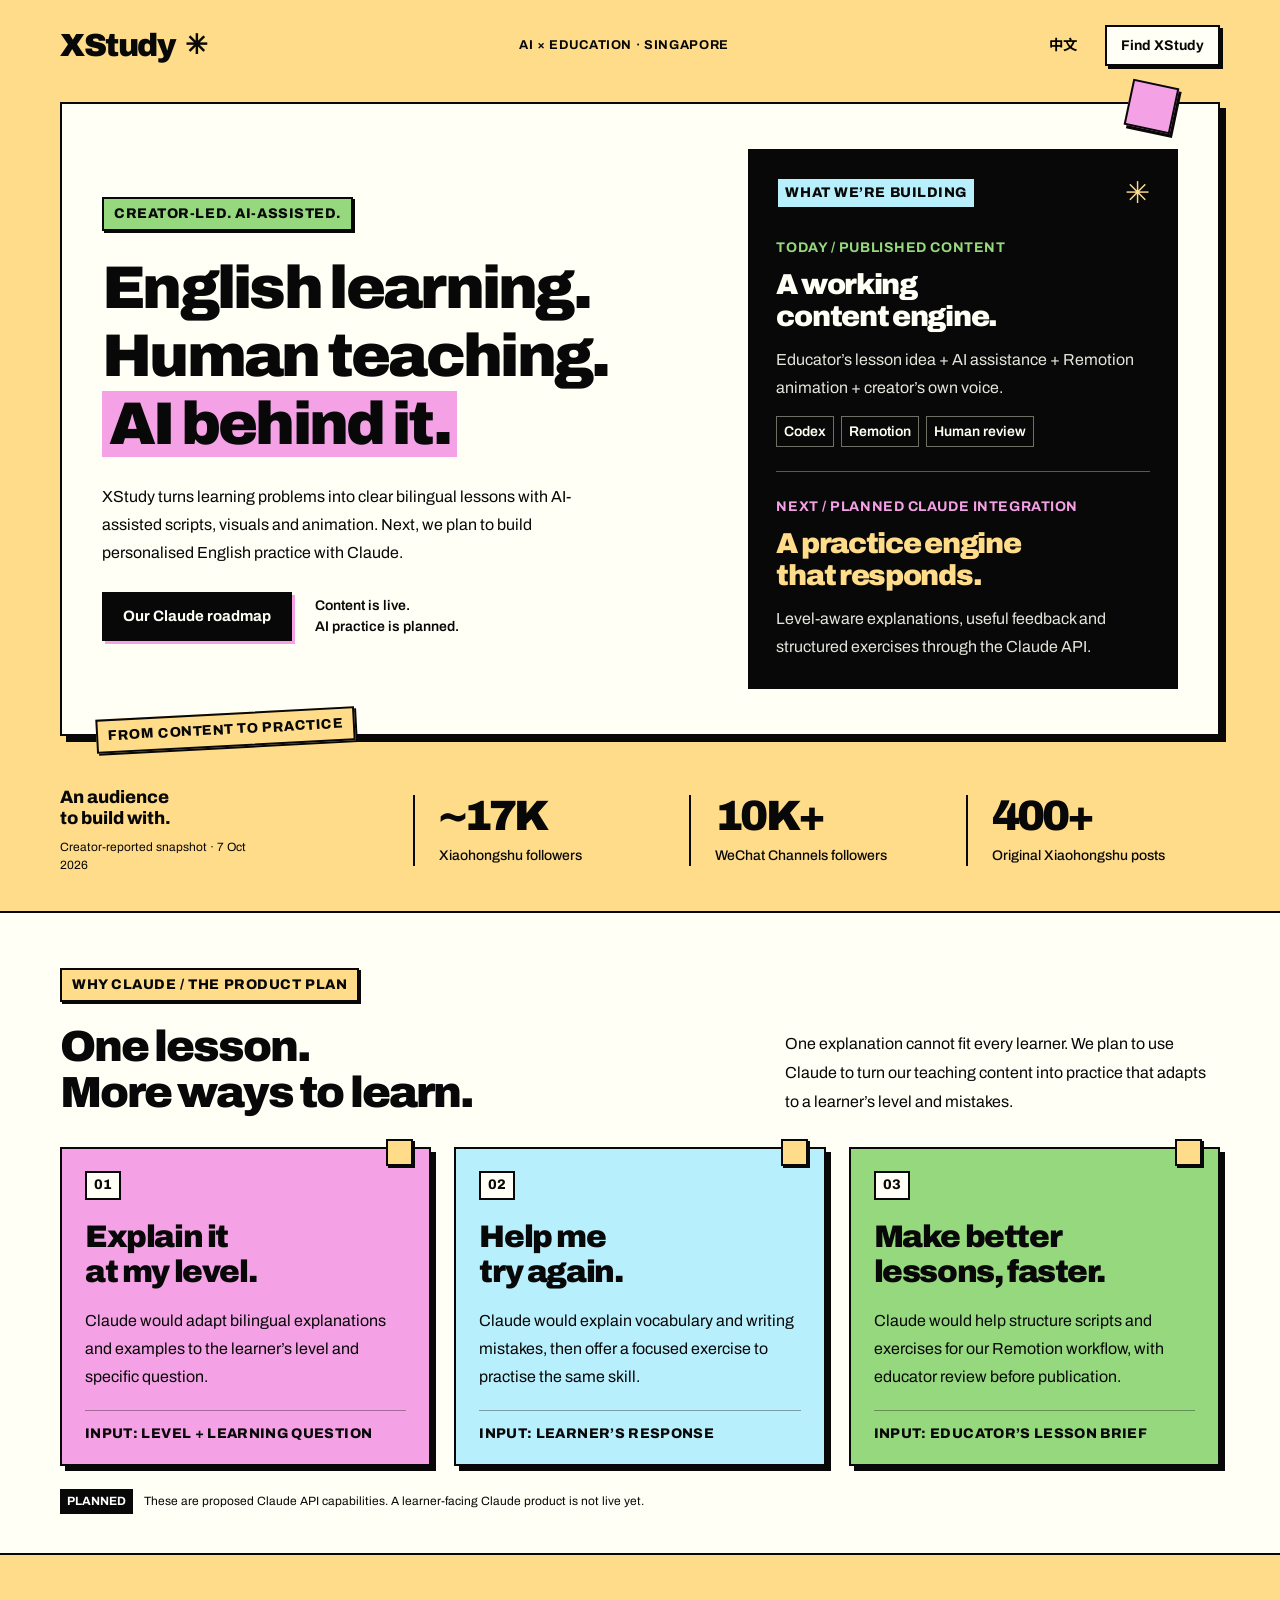
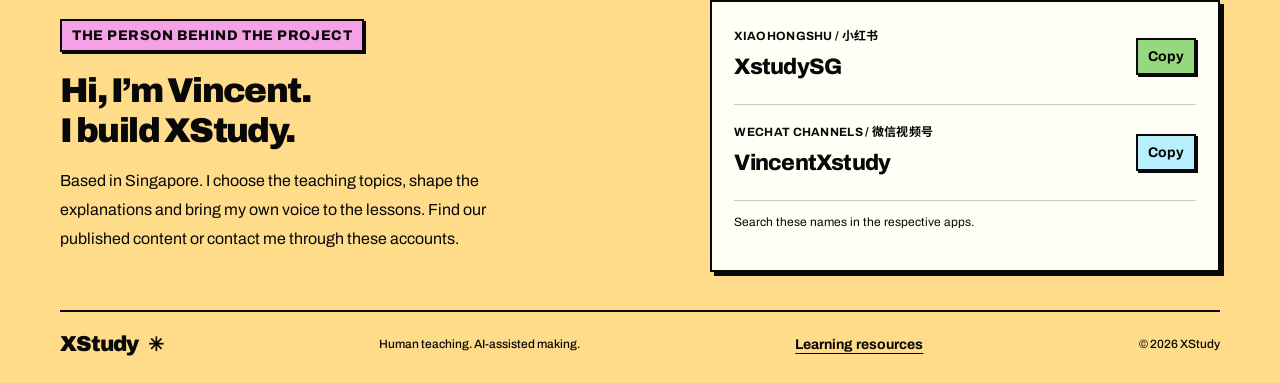
==== commit cd54fc83: "Publish XStudy AI-assisted English learning homepage Publish the approved bilingual one-page homepag" ====
--- a/index.html
+++ b/index.html
@@ -1,296 +1,61 @@
-<!DOCTYPE html>
+<!doctype html>
 <html lang="en">
 <head>
-<meta charset="UTF-8">
-<meta name="viewport" content="width=device-width, initial-scale=1">
-<title>xStudy — IELTS Learning Platform</title>
-<link href="https://fonts.googleapis.com/css2?family=Inter:wght@300;400;500;600;700&family=Playfair+Display:wght@700&display=swap" rel="stylesheet">
-<style>
-*,*::before,*::after{box-sizing:border-box;margin:0;padding:0}
-:root{
-  --bg:#0f1117;
-  --surface:#181c27;
-  --surface2:#1e2330;
-  --border:#2a2f3d;
-  --text:#e8eaf0;
-  --muted:#7a8099;
-  --amber:#f5a623;
-  --amber-dim:#3a2e10;
-  --blue:#4a9eff;
-  --blue-dim:#0f2240;
-  --green:#3dba7e;
-  --green-dim:#0d2e1e;
-  --red:#ff6b6b;
-}
-body{font-family:'Inter',sans-serif;background:var(--bg);color:var(--text);min-height:100vh;line-height:1.6}
-
-/* NAV */
-nav{
-  display:flex;align-items:center;justify-content:space-between;
-  padding:0 40px;height:60px;
-  border-bottom:1px solid var(--border);
-  background:rgba(15,17,23,.92);
-  backdrop-filter:blur(12px);
-  position:sticky;top:0;z-index:100;
-}
-.nav-logo{font-family:'Playfair Display',serif;font-size:1.3rem;color:var(--text);letter-spacing:-.5px}
-.nav-logo span{color:var(--amber)}
-.nav-links{display:flex;gap:24px}
-.nav-links a{color:var(--muted);font-size:13px;font-weight:500;text-decoration:none;transition:color .15s}
-.nav-links a:hover{color:var(--text)}
-
-/* HERO */
-.hero{
-  max-width:760px;margin:80px auto 64px;padding:0 24px;text-align:center;
-}
-.hero-badge{
-  display:inline-flex;align-items:center;gap:6px;
-  background:var(--amber-dim);color:var(--amber);
-  font-size:11px;font-weight:700;letter-spacing:.1em;text-transform:uppercase;
-  padding:5px 14px;border-radius:20px;margin-bottom:24px;
-  border:1px solid rgba(245,166,35,.2);
-}
-.hero h1{
-  font-family:'Playfair Display',serif;
-  font-size:clamp(2rem,5vw,3rem);
-  line-height:1.15;letter-spacing:-.5px;
-  margin-bottom:16px;
-}
-.hero h1 span{color:var(--amber)}
-.hero p{color:var(--muted);font-size:15px;max-width:480px;margin:0 auto 40px}
-
-/* SECTION LABEL */
-.section-label{
-  max-width:1000px;margin:0 auto 16px;padding:0 24px;
-  font-size:11px;font-weight:700;letter-spacing:.12em;text-transform:uppercase;
-  color:var(--muted);
-}
-
-/* TEACHER CARDS */
-.teachers{
-  max-width:1000px;margin:0 auto 64px;padding:0 24px;
-  display:grid;grid-template-columns:1fr 1fr;gap:20px;
-}
-@media(max-width:640px){.teachers{grid-template-columns:1fr}}
-
-.teacher-card{
-  background:var(--surface);border:1px solid var(--border);
-  border-radius:16px;padding:28px;
-  text-decoration:none;color:inherit;
-  display:flex;flex-direction:column;gap:20px;
-  transition:border-color .2s,transform .2s,box-shadow .2s;
-  position:relative;overflow:hidden;
-}
-.teacher-card::before{
-  content:'';position:absolute;top:0;left:0;right:0;height:2px;
-  background:linear-gradient(90deg,var(--c1),var(--c2));
-  opacity:0;transition:opacity .2s;
-}
-.teacher-card:hover{
-  border-color:rgba(255,255,255,.12);
-  transform:translateY(-3px);
-  box-shadow:0 12px 40px rgba(0,0,0,.4);
-}
-.teacher-card:hover::before{opacity:1}
-.teacher-card.amber{--c1:#f5a623;--c2:#f7c96e}
-.teacher-card.blue{--c1:#4a9eff;--c2:#7bb8ff}
-
-.teacher-card.coming-soon{opacity:.5;cursor:default;pointer-events:none}
-
-.tc-header{display:flex;align-items:center;gap:16px}
-.tc-avatar{
-  width:52px;height:52px;border-radius:12px;
-  display:flex;align-items:center;justify-content:center;
-  font-family:'Playfair Display',serif;font-size:1.3rem;font-weight:700;flex-shrink:0;
-}
-.tc-avatar.amber{background:var(--amber-dim);color:var(--amber)}
-.tc-avatar.blue{background:var(--blue-dim);color:var(--blue)}
-.tc-name{font-size:1rem;font-weight:700;margin-bottom:2px}
-.tc-role{font-size:12px;color:var(--muted)}
-
-.tc-stats{display:flex;gap:12px}
-.tc-stat{
-  background:var(--surface2);border:1px solid var(--border);
-  border-radius:8px;padding:10px 14px;flex:1;
-}
-.tc-stat-num{font-size:1.3rem;font-weight:700;line-height:1}
-.tc-stat-num.amber{color:var(--amber)}
-.tc-stat-num.blue{color:var(--blue)}
-.tc-stat-label{font-size:11px;color:var(--muted);margin-top:3px}
-
-.tc-links{display:flex;gap:10px}
-.tc-link{
-  flex:1;padding:9px;border-radius:8px;text-align:center;
-  font-size:12px;font-weight:600;text-decoration:none;
-  border:1px solid var(--border);color:var(--muted);
-  transition:all .15s;
-}
-.tc-link:hover{color:var(--text);border-color:rgba(255,255,255,.2);background:var(--surface2)}
-.tc-link.primary{
-  background:var(--amber-dim);color:var(--amber);
-  border-color:rgba(245,166,35,.25);
-}
-.tc-link.primary:hover{background:rgba(245,166,35,.25)}
-.tc-link.primary.blue-l{
-  background:var(--blue-dim);color:var(--blue);
-  border-color:rgba(74,158,255,.25);
-}
-.tc-link.primary.blue-l:hover{background:rgba(74,158,255,.2)}
-
-.coming-tag{
-  display:inline-block;background:var(--surface2);
-  color:var(--muted);font-size:10px;font-weight:700;
-  letter-spacing:.08em;text-transform:uppercase;
-  padding:3px 10px;border-radius:20px;border:1px solid var(--border);
-}
-
-/* OTHER RESOURCES */
-.resources{
-  max-width:1000px;margin:0 auto 80px;padding:0 24px;
-  display:grid;grid-template-columns:repeat(3,1fr);gap:14px;
-}
-@media(max-width:640px){.resources{grid-template-columns:1fr}}
-
-.res-card{
-  background:var(--surface);border:1px solid var(--border);
-  border-radius:12px;padding:20px;
-  text-decoration:none;color:inherit;
-  display:flex;flex-direction:column;gap:8px;
-  transition:border-color .15s,transform .15s;
-}
-.res-card:hover{border-color:rgba(255,255,255,.12);transform:translateY(-2px)}
-.res-icon{font-size:22px}
-.res-title{font-size:14px;font-weight:600}
-.res-desc{font-size:12px;color:var(--muted);line-height:1.5}
-
-/* WECHAT */
-.wechat-bar{
-  max-width:1000px;margin:0 auto 60px;padding:0 24px;
-}
-.wechat-inner{
-  background:var(--surface);border:1px solid var(--border);
-  border-radius:12px;padding:20px 24px;
-  display:flex;align-items:center;gap:20px;
-}
-.wechat-inner img{width:64px;height:64px;border-radius:10px;flex-shrink:0}
-.wechat-inner h3{font-size:14px;font-weight:600;margin-bottom:3px}
-.wechat-inner p{font-size:13px;color:var(--muted)}
-
-footer{text-align:center;padding:28px;font-size:12px;color:var(--muted);border-top:1px solid var(--border)}
-</style>
+<meta charset="utf-8"><meta name="viewport" content="width=device-width,initial-scale=1"><meta name="theme-color" content="#ffdc8a">
+<title>XStudy — Human teaching. AI-assisted English learning.</title>
+<meta name="description" content="XStudy is an educator-led English learning project in Singapore, combining AI-assisted content creation with a planned Claude-powered practice engine.">
+<meta property="og:title" content="XStudy — Human teaching. AI-assisted English learning."><meta property="og:description" content="Published English lessons, an established social audience, and a clear roadmap for building personalised practice with Claude."><meta property="og:type" content="website"><link rel="canonical" href="https://xstudy.net/"><meta property="og:url" content="https://xstudy.net/">
+<link rel="icon" type="image/svg+xml" href="data:image/svg+xml,%3Csvg xmlns='http://www.w3.org/2000/svg' viewBox='0 0 32 32'%3E%3Crect x='1' y='1' width='30' height='30' fill='%23ffdc8a' stroke='black' stroke-width='2'/%3E%3Cpath d='M9 8l14 16M23 8L9 24' stroke='black' stroke-width='5'/%3E%3C/svg%3E">
+<link rel="stylesheet" href="/styles.css"><script src="/app.js" defer></script>
 </head>
 <body>
-
-<nav>
-  <div class="nav-logo">x<span>Study</span></div>
-  <div class="nav-links">
-    <a href="#">Home</a>
-    <a href="#">Resources</a>
-    <a href="#">Contact</a>
-  </div>
-</nav>
-
-<div class="hero">
-  <div class="hero-badge">🎯 IELTS Writing</div>
-  <h1>Learn from the <span>best teachers.</span></h1>
-  <p>Curated question banks, annotated sample essays, and expert feedback — all in one place.</p>
+<a class="skip" href="#main" data-key="skip">Skip to content</a>
+<header class="header wrap">
+<a class="brand" href="#" aria-label="XStudy home">XStudy<span class="brand-x" aria-hidden="true">✳</span></a>
+<span class="header-label" data-key="headerLabel">AI × EDUCATION · SINGAPORE</span>
+<div class="header-actions"><button id="language" type="button" aria-label="Switch to Chinese">中文</button><a class="button small-button" href="#contact" data-key="contactCta">Find XStudy</a></div>
+</header>
+<main id="main">
+<section class="hero wrap" aria-labelledby="hero-title">
+<div class="hero-poster">
+<span class="corner-sticker" aria-hidden="true"></span>
+<div class="hero-copy">
+<span class="tag green" data-key="heroTag">CREATOR-LED. AI-ASSISTED.</span>
+<h1 id="hero-title"><span data-key="headline1">English learning.</span><br><span data-key="headline2">Human teaching.</span><br><span class="highlight pink" data-key="headline3">AI behind it.</span></h1>
+<p class="hero-description" data-key="heroDesc">XStudy turns learning problems into clear bilingual lessons with AI-assisted scripts, visuals and animation. Next, we plan to build personalised English practice with Claude.</p>
+<div class="hero-actions"><a class="button black-button" href="#claude" data-key="roadmapCta">Our Claude roadmap</a><span class="stage-note" data-key="heroStage">Content is live.<br>AI practice is planned.</span></div>
 </div>
-
-<div class="section-label">Your Teachers</div>
-
-<div class="teachers">
-
-  <!-- DAVID -->
-  <div class="teacher-card amber">
-    <div class="tc-header">
-      <div class="tc-avatar amber">D</div>
-      <div>
-        <div class="tc-name">David S. Wills</div>
-        <div class="tc-role">IELTS Writing Expert · CELTA Certified</div>
-      </div>
-    </div>
-    <div class="tc-stats">
-      <div class="tc-stat">
-        <div class="tc-stat-num amber">113</div>
-        <div class="tc-stat-label">Questions</div>
-      </div>
-      <div class="tc-stat">
-        <div class="tc-stat-num amber">3</div>
-        <div class="tc-stat-label">Samples</div>
-      </div>
-      <div class="tc-stat">
-        <div class="tc-stat-num amber">Band 9</div>
-        <div class="tc-stat-label">Model answers</div>
-      </div>
-    </div>
-    <div class="tc-links">
-      <a class="tc-link primary" href="david-questions.html">📝 Question Bank</a>
-      <a class="tc-link primary" href="david-samples.html">📄 Sample Essays</a>
-    </div>
-  </div>
-
-  <!-- TEACHER 2 PLACEHOLDER -->
-  <div class="teacher-card blue coming-soon">
-    <div class="tc-header">
-      <div class="tc-avatar blue">T2</div>
-      <div>
-        <div class="tc-name">Teacher 2 <span class="coming-tag">Coming Soon</span></div>
-        <div class="tc-role">IELTS Writing Expert</div>
-      </div>
-    </div>
-    <div class="tc-stats">
-      <div class="tc-stat">
-        <div class="tc-stat-num blue">—</div>
-        <div class="tc-stat-label">Questions</div>
-      </div>
-      <div class="tc-stat">
-        <div class="tc-stat-num blue">—</div>
-        <div class="tc-stat-label">Samples</div>
-      </div>
-      <div class="tc-stat">
-        <div class="tc-stat-num blue">—</div>
-        <div class="tc-stat-label">Model answers</div>
-      </div>
-    </div>
-    <div class="tc-links">
-      <a class="tc-link primary blue-l" href="#">📝 Question Bank</a>
-      <a class="tc-link primary blue-l" href="#">📄 Sample Essays</a>
-    </div>
-  </div>
-
+<aside class="build-board" aria-label="Current work and planned product">
+<div class="board-label"><span class="tag blue" data-key="boardTag">WHAT WE’RE BUILDING</span><span class="board-symbol" aria-hidden="true">✳</span></div>
+<div class="board-today"><span class="board-status" data-key="todayLabel">TODAY / PUBLISHED CONTENT</span><h2 data-key="todayTitle">A working<br>content engine.</h2><p data-key="todayDesc">Educator’s lesson idea + AI assistance + Remotion animation + creator’s own voice.</p><div class="stack"><span>Codex</span><span>Remotion</span><span data-key="stackHuman">Human review</span></div></div>
+<div class="board-divider" aria-hidden="true"></div>
+<div class="board-next"><span class="board-status" data-key="nextLabel">NEXT / PLANNED CLAUDE INTEGRATION</span><h2 data-key="nextTitle">A practice engine<br>that responds.</h2><p data-key="nextDesc">Level-aware explanations, useful feedback and structured exercises through the Claude API.</p></div>
+</aside>
+<span class="bottom-sticker tag yellow" data-key="bottomSticker">FROM CONTENT TO PRACTICE</span>
 </div>
-
-<div class="section-label">Other Resources</div>
-
-<div class="resources">
-  <a class="res-card" href="https://xstudyyoutube.notion.site" target="_blank">
-    <div class="res-icon">📺</div>
-    <div class="res-title">YouTube English</div>
-    <div class="res-desc">Curated YouTube resources for English learning</div>
-  </a>
-  <a class="res-card" href="https://lexipod.notion.site" target="_blank">
-    <div class="res-icon">🧠</div>
-    <div class="res-title">Vocabulary Camp</div>
-    <div class="res-desc">Systematic vocabulary training & memorisation</div>
-  </a>
-  <a class="res-card" href="https://gramtalk.notion.site" target="_blank">
-    <div class="res-icon">📘</div>
-    <div class="res-title">Grammar Camp</div>
-    <div class="res-desc">Grammar explanations and practice exercises</div>
-  </a>
+<div class="traction" aria-label="Audience traction">
+<div class="traction-label"><span data-key="tractionLabel">An audience<br>to build with.</span><small data-key="tractionDate">Creator-reported snapshot · 7 Oct 2026</small></div>
+<div class="stat"><strong>~17K</strong><span data-key="statRed">Xiaohongshu followers</span></div>
+<div class="stat"><strong>10K+</strong><span data-key="statWechat">WeChat Channels followers</span></div>
+<div class="stat"><strong>400+</strong><span data-key="statPosts">Original Xiaohongshu posts</span></div>
 </div>
-
-<div class="wechat-bar">
-  <div class="wechat-inner">
-    <img src="weixin_qr.jpg" alt="WeChat QR Code">
-    <div>
-      <h3>📱 Add us on WeChat</h3>
-      <p>Scan the QR code to get updates on new materials and study camp info.</p>
-    </div>
-  </div>
+</section>
+<section id="claude" class="roadmap-section" aria-labelledby="roadmap-title">
+<div class="wrap">
+<div class="section-heading"><div><span class="tag yellow" data-key="roadmapTag">WHY CLAUDE / THE PRODUCT PLAN</span><h2 id="roadmap-title" data-key="roadmapTitle">One lesson.<br>More ways to learn.</h2></div><p data-key="problem">One explanation cannot fit every learner. We plan to use Claude to turn our teaching content into practice that adapts to a learner’s level and mistakes.</p></div>
+<div class="roadmap-grid">
+<article class="roadmap-card pink"><span class="number">01</span><h3 data-key="feature1Title">Explain it<br>at my level.</h3><p data-key="feature1Desc">Claude would adapt bilingual explanations and examples to the learner’s level and specific question.</p><span class="card-foot" data-key="feature1Foot">INPUT: LEVEL + LEARNING QUESTION</span></article>
+<article class="roadmap-card blue"><span class="number">02</span><h3 data-key="feature2Title">Help me<br>try again.</h3><p data-key="feature2Desc">Claude would explain vocabulary and writing mistakes, then offer a focused exercise to practise the same skill.</p><span class="card-foot" data-key="feature2Foot">INPUT: LEARNER’S RESPONSE</span></article>
+<article class="roadmap-card green"><span class="number">03</span><h3 data-key="feature3Title">Make better<br>lessons, faster.</h3><p data-key="feature3Desc">Claude would help structure scripts and exercises for our Remotion workflow, with educator review before publication.</p><span class="card-foot" data-key="feature3Foot">INPUT: EDUCATOR’S LESSON BRIEF</span></article>
 </div>
-
-<footer>© 2025 xStudy.net — All rights reserved</footer>
-
+<p class="roadmap-note"><span class="note-label" data-key="planStatus">PLANNED</span><span data-key="roadmapNote">These are proposed Claude API capabilities. A learner-facing Claude product is not live yet.</span></p>
+</div>
+</section>
+<section id="contact" class="contact wrap" aria-labelledby="contact-title">
+<div class="contact-intro"><span class="tag pink" data-key="contactTag">THE PERSON BEHIND THE PROJECT</span><h2 id="contact-title" data-key="contactTitle">Hi, I’m Vincent.<br>I build XStudy.</h2><p data-key="founderDesc">Based in Singapore. I choose the teaching topics, shape the explanations and bring my own voice to the lessons. Find our published content or contact me through these accounts.</p></div>
+<div class="socials"><div class="social"><div><span class="social-platform" data-key="socialRed">XIAOHONGSHU / 小红书</span><strong>XstudySG</strong></div><button type="button" class="copy-button" data-copy="XstudySG" data-key="copy">Copy</button></div><div class="social"><div><span class="social-platform" data-key="socialWechat">WECHAT CHANNELS / 微信视频号</span><strong>VincentXstudy</strong></div><button type="button" class="copy-button" data-copy="VincentXstudy" data-key="copy">Copy</button></div><p class="social-help" data-key="socialHelp">Search these names in the respective apps.</p><p id="copy-status" aria-live="polite"></p></div>
+</section>
+</main>
+<footer class="footer wrap"><a class="brand" href="#">XStudy<span class="brand-x" aria-hidden="true">✳</span></a><p data-key="footerLine">Human teaching. AI-assisted making.</p><a class="resources-link" href="/resources.html" data-key="resourcesLink">Learning resources</a><span>© 2026 XStudy</span></footer>
 </body>
 </html>
--- a/styles.css
+++ b/styles.css
@@ -0,0 +1,16 @@
+@import url('https://fonts.googleapis.com/css2?family=Archivo:wght@400;500;600;700;800;900&family=Noto+Sans+SC:wght@400;500;700;900&display=swap');
+:root{--ink:#080808;--cream:#fffff5;--yellow:#ffdc8a;--pink:#f5a1e5;--blue:#b8effc;--green:#96d87e;--border:2px solid var(--ink);--shadow:6px 6px 0 var(--ink)}
+*{box-sizing:border-box}html{scroll-behavior:smooth;scroll-padding-top:24px}body{margin:0;background:var(--yellow);color:var(--ink);font-family:'Archivo','Noto Sans SC',Arial,sans-serif;font-size:1rem;line-height:1.65}button,a{-webkit-tap-highlight-color:transparent;touch-action:manipulation}button{font:inherit;cursor:pointer}a{color:inherit;text-decoration:none}p,h1,h2,h3{margin:0}h1,h2,h3,.brand{font-weight:900;letter-spacing:-.045em;line-height:1.08}h1{font-size:clamp(2.7rem,4.7vw,4.35rem);line-height:1.13}h2{font-size:clamp(2rem,3.4vw,3.1rem)}h3{font-size:1.95rem;line-height:1.13}a:focus-visible,button:focus-visible{outline:3px solid #ad2ee0;outline-offset:5px}.wrap{width:min(1160px,calc(100% - 104px));margin-inline:auto}.header{display:flex;align-items:center;justify-content:space-between;gap:24px;padding:25px 0 29px}.brand{display:inline-flex;align-items:center;gap:10px;font-size:2rem;line-height:1.1}.brand-x{font-size:1.7rem;line-height:1}.header-label{font-size:.8rem;font-weight:700;letter-spacing:.05em}.header-actions{display:flex;align-items:center;gap:20px}#language{font-weight:700;border:0;background:none;padding:8px;font-size:.9rem}.button{display:inline-flex;align-items:center;justify-content:center;background:var(--cream);border:var(--border);box-shadow:3px 3px 0 var(--ink);min-height:47px;padding:10px 19px;font-weight:700;font-size:.94rem;transition:transform .15s,box-shadow .15s}.button:hover,.copy-button:hover{transform:translate(2px,2px);box-shadow:1px 1px 0 var(--ink)}.small-button{min-height:39px;font-size:.82rem;padding:7px 14px}.hero{padding:7px 0 37px}.hero-poster{position:relative;border:var(--border);box-shadow:var(--shadow);background:var(--cream);padding:45px 40px;display:grid;grid-template-columns:1.4fr 1fr;gap:45px;align-items:center}.hero-copy{padding:3px 0}.tag{display:inline-flex;padding:5px 10px;border:var(--border);font-size:.75rem;letter-spacing:.04em;font-weight:800;line-height:1.4;box-shadow:2px 2px 0 var(--ink)}.pink{background:var(--pink)}.blue{background:var(--blue)}.green{background:var(--green)}.yellow{background:var(--yellow)}h1{margin-top:24px;margin-bottom:24px}.highlight{display:inline;padding-inline:7px;-webkit-box-decoration-break:clone;box-decoration-break:clone}.hero-description{max-width:510px;font-size:1.01rem;line-height:1.75}.hero-actions{display:flex;align-items:center;gap:23px;margin-top:25px}.black-button{background:var(--ink);color:var(--cream);box-shadow:3px 3px 0 var(--pink);border-color:var(--ink)}.black-button:hover{box-shadow:1px 1px 0 var(--pink)}.stage-note{font-size:.78rem;font-weight:600;line-height:1.5}.corner-sticker{position:absolute;width:47px;height:47px;right:43px;top:-21px;background:var(--pink);border:var(--border);box-shadow:3px 3px 0 var(--ink);transform:rotate(12deg)}.bottom-sticker{position:absolute;left:34px;bottom:-13px;transform:rotate(-3deg);font-size:.75rem}.build-board{background:var(--ink);color:var(--cream);padding:26px;border:var(--border)}.board-label{display:flex;justify-content:space-between;align-items:center;gap:15px;margin-bottom:28px}.board-label .tag{color:var(--ink);font-size:.75rem;padding:4px 7px;box-shadow:none}.board-symbol{font-size:1.9rem;line-height:1;color:var(--yellow)}.board-status{font-size:.75rem;letter-spacing:.04em;font-weight:700;line-height:1.5;display:block;color:var(--green)}.build-board h2{font-size:1.8rem;margin-top:11px;line-height:1.13}.build-board p{font-size:.85rem;line-height:1.75;margin-top:12px;color:#e4e4dc}.stack{display:flex;gap:7px;flex-wrap:wrap;margin-top:14px}.stack span{border:1px solid #6f6f66;padding:3px 7px;font-size:.75rem;font-weight:600}.board-divider{height:1px;background:#595952;margin:24px 0}.board-next .board-status{color:var(--pink)}.board-next h2{color:var(--yellow)}.traction{display:grid;grid-template-columns:1.3fr repeat(3,1fr);align-items:center;gap:22px;margin-top:29px;padding-top:22px}.traction-label>span{font-size:1.12rem;font-weight:800;line-height:1.2;display:block}.traction-label small{display:block;font-size:.75rem;line-height:1.5;margin-top:8px;max-width:200px}.stat{border-left:var(--border);padding-left:24px;display:flex;flex-direction:column;gap:7px}.stat strong{font-size:2.65rem;letter-spacing:-.065em;font-weight:900;line-height:1}.stat span{font-size:.79rem;font-weight:500;line-height:1.5}.roadmap-section{background:var(--cream);border-top:var(--border);border-bottom:var(--border);padding:55px 0 39px}.section-heading{display:flex;justify-content:space-between;align-items:end;gap:50px;margin-bottom:31px}.section-heading h2{margin-top:21px}.section-heading>p{max-width:435px;font-size:1rem;line-height:1.8}.roadmap-grid{display:grid;grid-template-columns:repeat(3,1fr);gap:23px}.roadmap-card{position:relative;padding:22px 23px 20px;border:var(--border);box-shadow:5px 5px 0 var(--ink);display:flex;flex-direction:column}.roadmap-card:after{content:'';width:23px;height:23px;position:absolute;top:-10px;right:16px;border:var(--border);background:var(--yellow);box-shadow:2px 2px 0 var(--ink)}.number{font-size:.87rem;font-weight:800;border:var(--border);padding:3px 7px;display:inline-block;align-self:start;background:var(--cream);margin-bottom:20px;line-height:1.3}.roadmap-card h3{margin-bottom:17px}.roadmap-card p{font-size:.93rem;line-height:1.75;margin-bottom:19px}.card-foot{display:block;margin-top:auto;padding-top:12px;border-top:1px solid #0005;font-size:.75rem;font-weight:800;line-height:1.5;letter-spacing:.025em}.roadmap-note{display:flex;align-items:center;gap:11px;margin-top:23px;font-size:.76rem;line-height:1.6}.note-label{background:var(--ink);color:white;font-size:.75rem;font-weight:700;padding:3px 7px;white-space:nowrap}.contact{padding:45px 0 38px;display:grid;grid-template-columns:1.1fr 1fr;gap:90px;align-items:center}.contact h2{font-size:2.15rem;line-height:1.15;margin-top:19px;margin-bottom:17px}.contact-intro>p{font-size:.92rem;line-height:1.8;max-width:490px}.socials{border:var(--border);background:var(--cream);box-shadow:4px 4px 0 var(--ink);padding:7px 22px 15px}.social{display:flex;align-items:center;justify-content:space-between;gap:15px;padding:18px 0;border-bottom:1px solid #0003}.social-platform{display:block;font-size:.75rem;font-weight:700;letter-spacing:.025em;line-height:1.5}.social strong{display:block;font-size:1.4rem;letter-spacing:-.035em;font-weight:800;margin-top:4px;overflow-wrap:anywhere}.copy-button{border:var(--border);box-shadow:2px 2px 0 var(--ink);background:var(--green);padding:5px 10px;font-size:.78rem;font-weight:700;transition:transform .15s,box-shadow .15s}.social:nth-child(2) .copy-button{background:var(--blue)}.social-help{font-size:.75rem;margin-top:12px}.socials #copy-status{font-size:.75rem;min-height:18px;margin-top:4px;line-height:1.4;overflow-wrap:anywhere}.footer{display:flex;justify-content:space-between;gap:25px;align-items:center;border-top:var(--border);padding:21px 0 26px}.footer .brand{font-size:1.35rem}.footer .brand-x{font-size:1.2rem}.footer p,.footer>span{font-size:.75rem;font-weight:500}.skip{position:absolute;top:-100px;left:20px;background:black;color:white;padding:10px 15px;z-index:10}.skip:focus{top:15px}html[lang=zh-CN] h1{font-size:clamp(2.65rem,4.6vw,4.15rem);line-height:1.28;letter-spacing:-.04em}html[lang=zh-CN] h2,html[lang=zh-CN] h3{line-height:1.2;letter-spacing:-.025em}html[lang=zh-CN] .hero-description{line-height:1.9}html[lang=zh-CN] .tag{font-size:.75rem}html[lang=zh-CN] .board-label .tag{font-size:.75rem}
+@media(max-width:1100px){.wrap{width:calc(100% - 64px)}.hero-poster{padding:36px 30px;gap:28px;grid-template-columns:1.3fr 1fr}.hero-description{font-size:.96rem}.build-board{padding:21px}.build-board h2{font-size:1.6rem}.hero-actions{gap:16px}.stat{padding-left:18px}.stat strong{font-size:2.35rem}.roadmap-card{padding:20px 20px 18px}.roadmap-card h3{font-size:1.75rem}.contact{gap:50px}.section-heading>p{max-width:390px}}
+@media(max-width:820px){.wrap{width:calc(100% - 44px)}.header-label{display:none}.header{padding:22px 0}.hero-poster{grid-template-columns:1fr;gap:32px;padding:37px 31px}h1{font-size:clamp(3rem,6.8vw,4.35rem)}.hero-description{max-width:610px}.build-board{display:grid;grid-template-columns:1fr 1fr;gap:18px 25px;padding:23px}.board-label{grid-column:1/-1;margin:0}.board-today,.board-next{align-self:start}.board-divider{display:none}.build-board h2{font-size:1.7rem}.board-next{border-left:1px solid #595952;padding-left:24px}.traction{grid-template-columns:repeat(3,1fr);gap:18px 20px}.traction-label{grid-column:1/-1;display:flex;justify-content:space-between;align-items:center;gap:20px}.traction-label>span br{display:none}.traction-label small{max-width:none;margin:0}.stat{padding-left:0;border:0}.section-heading{gap:30px}.section-heading>p{max-width:310px;font-size:.94rem}.roadmap-grid{gap:16px}.roadmap-card{padding:20px 16px}.roadmap-card h3{font-size:1.5rem}.roadmap-card p{font-size:.88rem}.card-foot{font-size:.75rem}.contact{grid-template-columns:1fr 1fr;gap:30px}.contact h2{font-size:1.85rem}.socials{padding-inline:16px}.social{gap:10px}.social strong{font-size:1.1rem}.contact .tag{font-size:.75rem}.footer{gap:18px}html[lang=zh-CN] h1{font-size:clamp(2.7rem,7vw,4.3rem)}}
+@media(max-width:580px){.wrap{width:calc(100% - 36px)}.header{padding:20px 0 24px;gap:12px}.brand{font-size:1.7rem;gap:6px}.brand-x{font-size:1.4rem}.header-actions{gap:10px}#language{font-size:.85rem;padding:5px}.small-button{font-size:.76rem;padding:7px 10px;min-height:36px}.hero{padding-top:5px;padding-bottom:29px}.hero-poster{padding:28px 21px;gap:28px;box-shadow:4px 4px 0 var(--ink)}h1{font-size:clamp(2.05rem,8.7vw,3rem);margin-top:22px;margin-bottom:22px;line-height:1.18}.hero-copy>.tag{font-size:.75rem;padding:4px 8px}.hero-description{font-size:.96rem;line-height:1.8}.highlight{padding-inline:4px}.hero-actions{gap:15px;align-items:start;flex-wrap:wrap;margin-top:22px}.hero-actions .button{font-size:.84rem;padding:9px 12px;min-height:43px}.stage-note{font-size:.75rem}.corner-sticker{width:31px;height:31px;top:-16px;right:21px;box-shadow:2px 2px 0 var(--ink)}.bottom-sticker{left:18px;font-size:.75rem}.build-board{grid-template-columns:1fr;padding:21px;gap:0}.board-label{margin-bottom:21px}.board-label .tag{font-size:.75rem}.board-symbol{font-size:1.6rem}.board-status{font-size:.75rem}.build-board h2{font-size:1.55rem;margin-top:8px}.build-board h2 br{display:none}.build-board p{font-size:.86rem;margin-top:10px}.board-next{border-left:0;border-top:1px solid #595952;padding-left:0;padding-top:21px;margin-top:21px}.stack{margin-top:12px}.stack span{font-size:.75rem}.traction{gap:20px 9px;margin-top:25px;padding-top:10px}.traction-label{display:block}.traction-label>span{font-size:1rem}.traction-label small{font-size:.75rem;margin-top:5px}.stat strong{font-size:1.95rem}.stat span{font-size:.75rem;line-height:1.5}.roadmap-section{padding:36px 0 27px}.section-heading{display:block;margin-bottom:25px}.section-heading h2{font-size:2.2rem;margin-top:19px}.section-heading>p{max-width:none;font-size:.96rem;margin-top:20px;line-height:1.8}.section-heading .tag{font-size:.75rem}.roadmap-grid{grid-template-columns:1fr;gap:23px}.roadmap-card{padding:21px 23px}.number{margin-bottom:14px}.roadmap-card h3{font-size:1.65rem;margin-bottom:12px}.roadmap-card h3 br{display:none}.roadmap-card p{font-size:.97rem;line-height:1.8;margin-bottom:15px}.card-foot{font-size:.75rem}.roadmap-card:after{right:17px}.roadmap-note{align-items:start;font-size:.75rem;margin-top:23px}.note-label{margin-top:3px;font-size:.75rem}.contact{grid-template-columns:1fr;gap:24px;padding:34px 0 29px}.contact .tag{font-size:.75rem}.contact h2{font-size:2rem;margin-top:20px;margin-bottom:14px}.contact-intro>p{font-size:.96rem;line-height:1.8}.socials{padding:5px 19px 13px}.social-platform{font-size:.75rem}.social strong{font-size:1.25rem}.copy-button{font-size:.78rem;padding:6px 11px}.social-help,.socials #copy-status{font-size:.75rem}.footer{padding:21px 0 23px;flex-wrap:wrap;gap:17px}.footer .brand{font-size:1.3rem}.footer>span{margin-left:auto;font-size:.75rem}.footer p{order:3;width:100%;font-size:.75rem}html[lang=zh-CN] h1{font-size:clamp(2rem,8.6vw,3rem);line-height:1.3}html[lang=zh-CN] .hero-copy>.tag{font-size:.75rem}html[lang=zh-CN] .board-status{font-size:.75rem}html[lang=zh-CN] .roadmap-card h3{font-size:1.65rem}html[lang=zh-CN] .contact .tag{font-size:.75rem}}
+@media(prefers-reduced-motion:reduce){html{scroll-behavior:auto}*,*:before,*:after{transition:none!important;animation:none!important}}
+
+/* Keep essential labels and body copy readable across both languages. */
+.hero-description,.build-board p,.section-heading>p,.roadmap-card p,.contact-intro>p{font-size:1rem}
+.tag,.board-label .tag,.board-status,.stack span,.stat span,.card-foot,.copy-button,.small-button,.stage-note{font-size:.875rem}
+.traction-label small,.roadmap-note,.note-label,.social-platform,.social-help,.socials #copy-status,.footer p,.footer>span{font-size:.75rem}
+html[lang=zh-CN] .tag,html[lang=zh-CN] .board-label .tag,html[lang=zh-CN] .hero-copy>.tag,html[lang=zh-CN] .contact .tag,html[lang=zh-CN] .board-status{font-size:.875rem}
+@media(max-width:580px){.hero-copy>.tag,.section-heading .tag,.contact .tag,.board-label .tag{font-size:.8rem}.bottom-sticker{font-size:.75rem}}
+
+.resources-link{font-size:.875rem;font-weight:700;text-decoration:underline;text-underline-offset:4px}
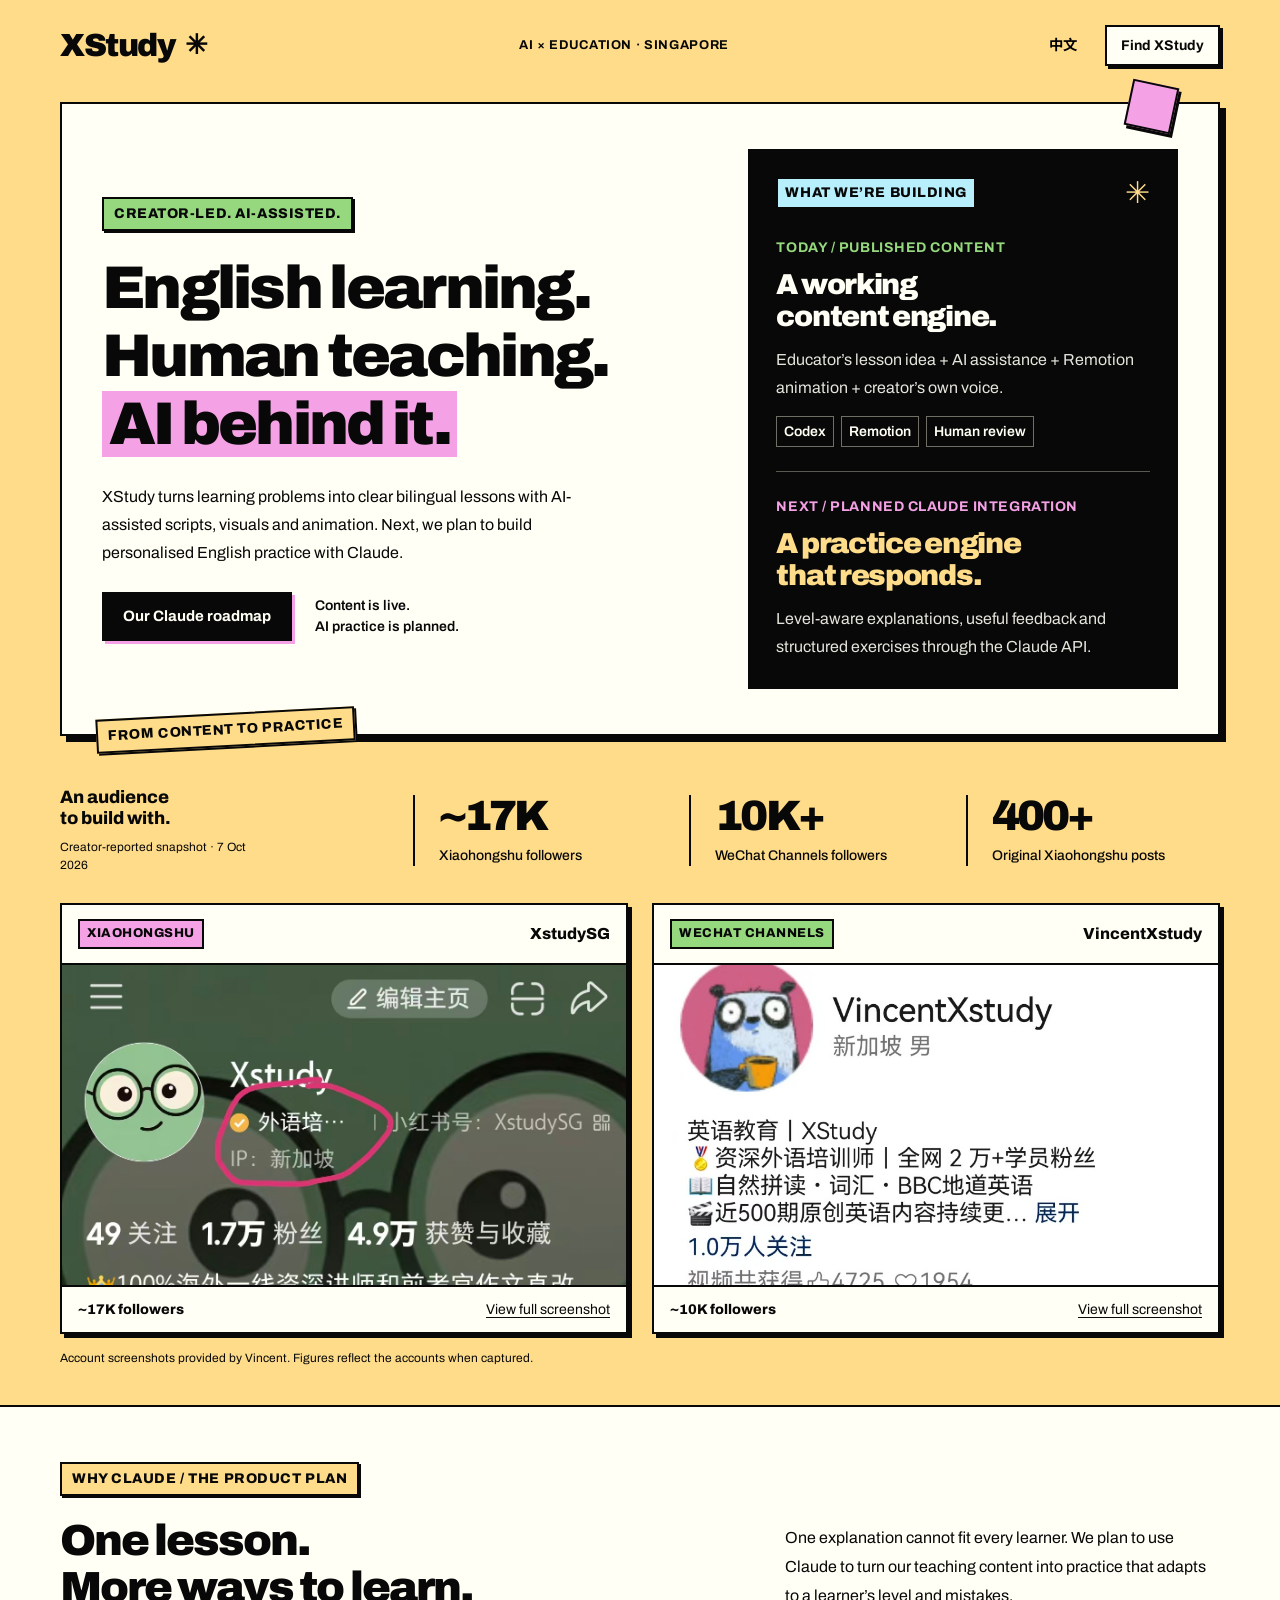
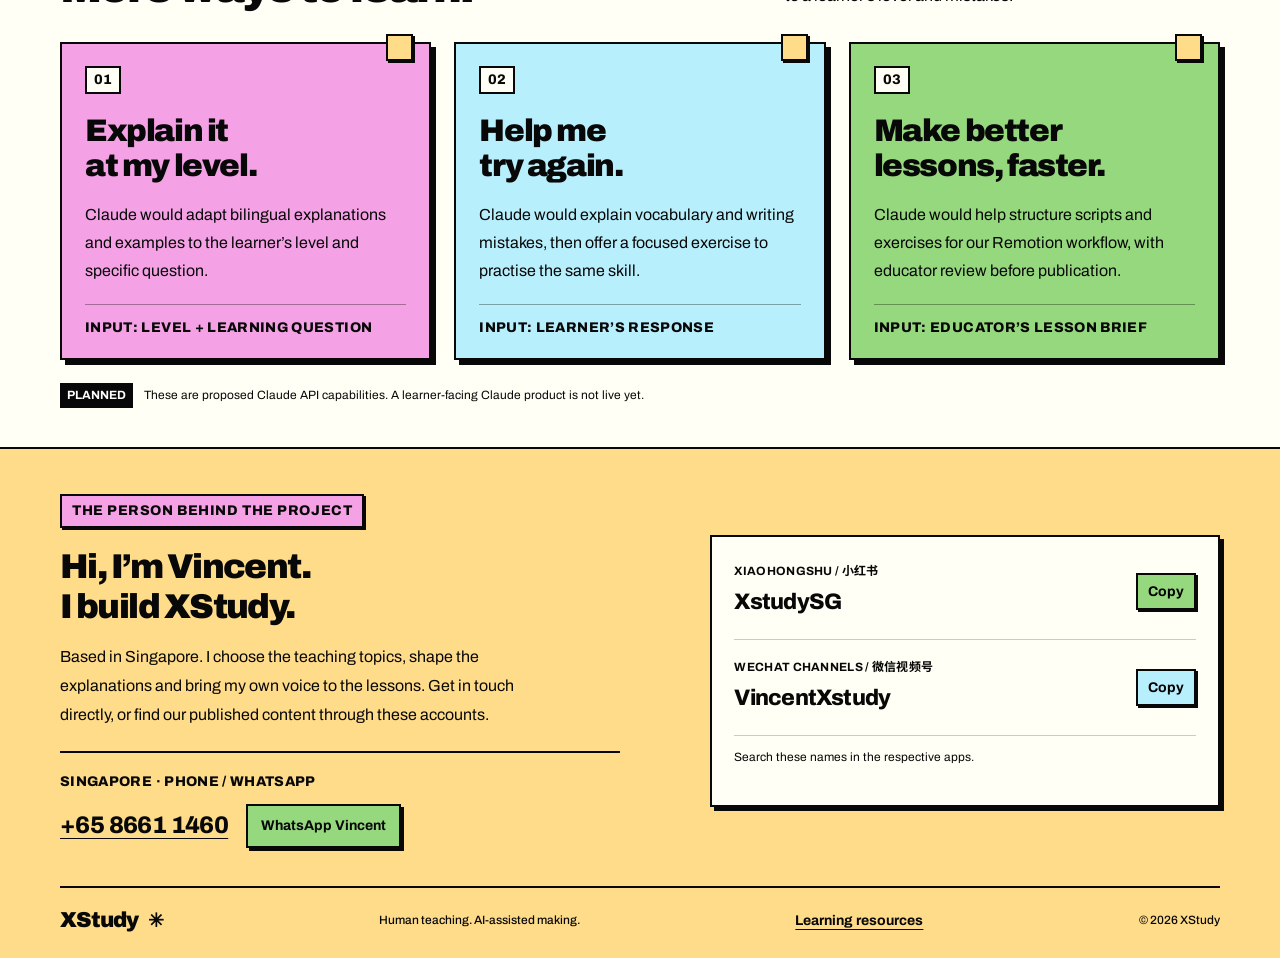
==== commit 1ed22719: "Add account screenshots and Singapore contact Add the supplied Xiaohongshu and WeChat Channels profi" ====
--- a/index.html
+++ b/index.html
@@ -6,7 +6,7 @@
 <meta name="description" content="XStudy is an educator-led English learning project in Singapore, combining AI-assisted content creation with a planned Claude-powered practice engine.">
 <meta property="og:title" content="XStudy — Human teaching. AI-assisted English learning."><meta property="og:description" content="Published English lessons, an established social audience, and a clear roadmap for building personalised practice with Claude."><meta property="og:type" content="website"><link rel="canonical" href="https://xstudy.net/"><meta property="og:url" content="https://xstudy.net/">
 <link rel="icon" type="image/svg+xml" href="data:image/svg+xml,%3Csvg xmlns='http://www.w3.org/2000/svg' viewBox='0 0 32 32'%3E%3Crect x='1' y='1' width='30' height='30' fill='%23ffdc8a' stroke='black' stroke-width='2'/%3E%3Cpath d='M9 8l14 16M23 8L9 24' stroke='black' stroke-width='5'/%3E%3C/svg%3E">
-<link rel="stylesheet" href="/styles.css"><script src="/app.js" defer></script>
+<link rel="stylesheet" href="/styles.css?v=20261008"><script src="/app.js?v=20261008" defer></script>
 </head>
 <body>
 <a class="skip" href="#main" data-key="skip">Skip to content</a>
@@ -39,6 +39,19 @@
 <div class="stat"><strong>10K+</strong><span data-key="statWechat">WeChat Channels followers</span></div>
 <div class="stat"><strong>400+</strong><span data-key="statPosts">Original Xiaohongshu posts</span></div>
 </div>
+<div class="proof-grid" aria-label="XStudy account screenshots">
+<a class="proof-card" href="/xiaohongshu-profile.jpg" target="_blank" rel="noopener">
+<div class="proof-card-head"><span class="tag pink" data-key="proofRed">XIAOHONGSHU</span><strong>XstudySG</strong></div>
+<div class="proof-frame"><img src="/xiaohongshu-profile.jpg" alt="XStudy Xiaohongshu profile screenshot showing 1.7万 followers" width="1244" height="2593" loading="lazy" decoding="async"></div>
+<div class="proof-card-foot"><span data-key="proofRedCount">~17K followers</span><span class="proof-open" data-key="viewScreenshot">View full screenshot</span></div>
+</a>
+<a class="proof-card" href="/wechat-channels-profile.jpg" target="_blank" rel="noopener">
+<div class="proof-card-head"><span class="tag green" data-key="proofWechat">WECHAT CHANNELS</span><strong>VincentXstudy</strong></div>
+<div class="proof-frame wechat-frame"><img src="/wechat-channels-profile.jpg" alt="VincentXstudy WeChat Channels profile screenshot showing 1.0万人关注" width="1002" height="2048" loading="lazy" decoding="async"></div>
+<div class="proof-card-foot"><span data-key="proofWechatCount">~10K followers</span><span class="proof-open" data-key="viewScreenshot">View full screenshot</span></div>
+</a>
+</div>
+<p class="proof-note" data-key="proofNote">Account screenshots provided by Vincent. Figures reflect the accounts when captured.</p>
 </section>
 <section id="claude" class="roadmap-section" aria-labelledby="roadmap-title">
 <div class="wrap">
@@ -52,7 +65,7 @@
 </div>
 </section>
 <section id="contact" class="contact wrap" aria-labelledby="contact-title">
-<div class="contact-intro"><span class="tag pink" data-key="contactTag">THE PERSON BEHIND THE PROJECT</span><h2 id="contact-title" data-key="contactTitle">Hi, I’m Vincent.<br>I build XStudy.</h2><p data-key="founderDesc">Based in Singapore. I choose the teaching topics, shape the explanations and bring my own voice to the lessons. Find our published content or contact me through these accounts.</p></div>
+<div class="contact-intro"><span class="tag pink" data-key="contactTag">THE PERSON BEHIND THE PROJECT</span><h2 id="contact-title" data-key="contactTitle">Hi, I’m Vincent.<br>I build XStudy.</h2><p data-key="founderDesc">Based in Singapore. I choose the teaching topics, shape the explanations and bring my own voice to the lessons. Get in touch directly, or find our published content through these accounts.</p><div class="direct-contact"><span class="direct-contact-label" data-key="phoneLabel">SINGAPORE · PHONE / WHATSAPP</span><a class="phone-number" href="tel:+6586611460">+65 8661 1460</a><a class="button whatsapp-button" href="https://wa.me/6586611460" target="_blank" rel="noopener" data-key="whatsappCta">WhatsApp Vincent</a></div></div>
 <div class="socials"><div class="social"><div><span class="social-platform" data-key="socialRed">XIAOHONGSHU / 小红书</span><strong>XstudySG</strong></div><button type="button" class="copy-button" data-copy="XstudySG" data-key="copy">Copy</button></div><div class="social"><div><span class="social-platform" data-key="socialWechat">WECHAT CHANNELS / 微信视频号</span><strong>VincentXstudy</strong></div><button type="button" class="copy-button" data-copy="VincentXstudy" data-key="copy">Copy</button></div><p class="social-help" data-key="socialHelp">Search these names in the respective apps.</p><p id="copy-status" aria-live="polite"></p></div>
 </section>
 </main>
--- a/styles.css
+++ b/styles.css
@@ -13,4 +13,24 @@
 html[lang=zh-CN] .tag,html[lang=zh-CN] .board-label .tag,html[lang=zh-CN] .hero-copy>.tag,html[lang=zh-CN] .contact .tag,html[lang=zh-CN] .board-status{font-size:.875rem}
 @media(max-width:580px){.hero-copy>.tag,.section-heading .tag,.contact .tag,.board-label .tag{font-size:.8rem}.bottom-sticker{font-size:.75rem}}
 
+/* Supplied account screenshots and direct Singapore contact details. */
+.proof-grid{display:grid;grid-template-columns:repeat(2,minmax(0,1fr));gap:24px;margin-top:29px}
+.proof-card{display:block;min-width:0;border:var(--border);box-shadow:4px 4px 0 var(--ink);background:var(--cream);transition:transform .15s,box-shadow .15s}
+.proof-card:hover{transform:translate(2px,2px);box-shadow:2px 2px 0 var(--ink)}
+.proof-card-head{display:flex;align-items:center;justify-content:space-between;gap:12px;padding:14px 16px;border-bottom:var(--border);flex-wrap:wrap}
+.proof-card-head .tag{font-size:.8rem;padding:4px 7px;box-shadow:none}
+.proof-card-head strong{font-size:1rem;font-weight:800;overflow-wrap:anywhere}
+.proof-frame{height:320px;overflow:hidden;background:#fff}
+.proof-frame img{display:block;width:100%;height:100%;object-fit:cover;object-position:50% 0}
+.wechat-frame img{object-position:50% 11%}
+.proof-card-foot{display:flex;justify-content:space-between;align-items:center;gap:12px;padding:12px 16px;border-top:var(--border);font-size:.875rem;line-height:1.5;flex-wrap:wrap}
+.proof-card-foot>span:first-child{font-weight:800}.proof-open{text-decoration:underline;text-underline-offset:3px}
+.proof-note{margin-top:15px;font-size:.75rem;line-height:1.6}
+.direct-contact{margin-top:22px;padding-top:18px;border-top:var(--border);display:flex;flex-wrap:wrap;align-items:center;gap:12px 18px}
+.direct-contact-label{display:block;width:100%;font-size:.875rem;font-weight:800;letter-spacing:.025em;line-height:1.5}
+.phone-number{font-size:clamp(1.2rem,2.1vw,1.5rem);font-weight:800;letter-spacing:-.025em;white-space:nowrap;text-decoration:underline;text-decoration-thickness:1px;text-underline-offset:5px}
+.whatsapp-button{background:var(--green);font-size:.875rem;min-height:43px;padding:8px 13px}
+@media(max-width:820px){.proof-grid{gap:20px}.proof-frame{height:270px}.proof-card-head{gap:8px;padding:12px}.proof-card-head .tag{font-size:.75rem}.proof-card-foot{padding:12px}.direct-contact{gap:12px}.phone-number{font-size:1.3rem}}
+@media(max-width:580px){.proof-grid{grid-template-columns:1fr;gap:20px;margin-top:25px}.proof-frame{height:260px}.proof-card-head{padding:12px 14px}.proof-card-foot{padding:12px 14px}.proof-note{font-size:.75rem}.direct-contact{margin-top:20px}.phone-number{font-size:1.4rem}}
+
 .resources-link{font-size:.875rem;font-weight:700;text-decoration:underline;text-underline-offset:4px}
